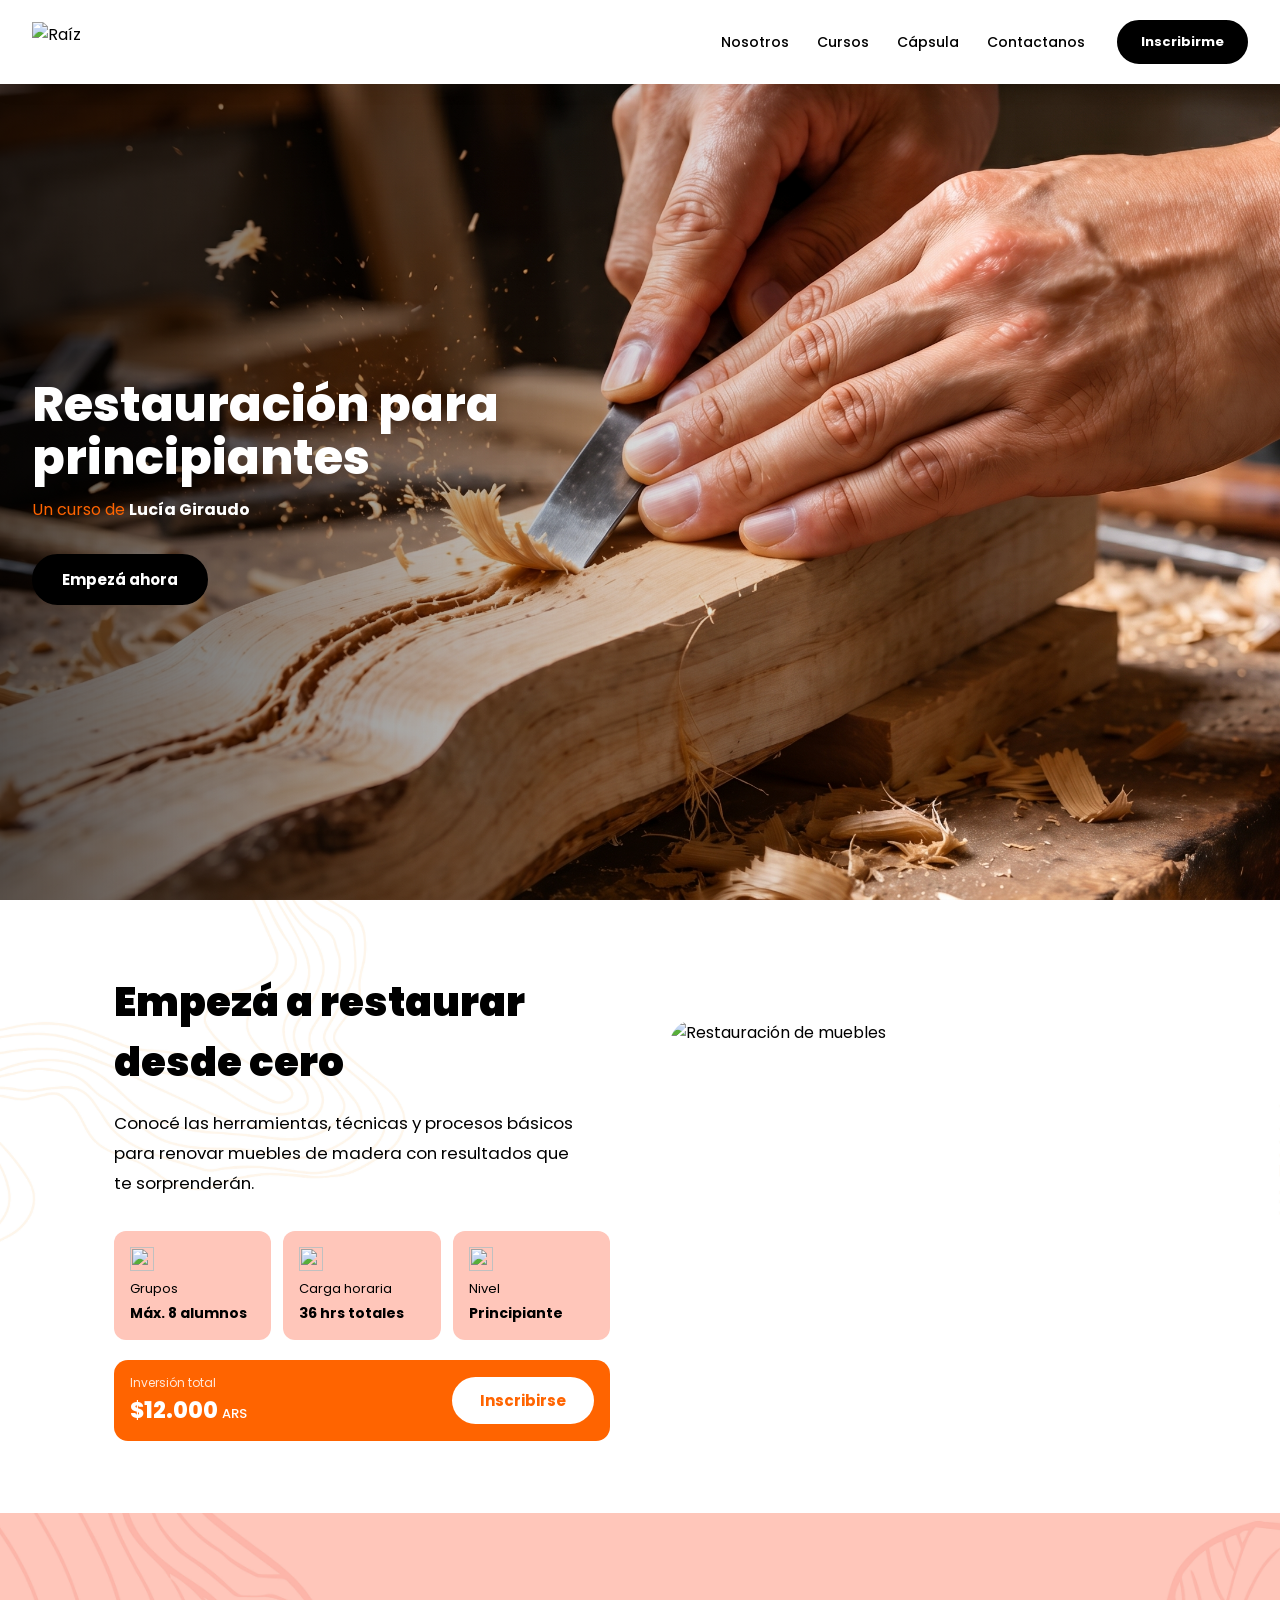
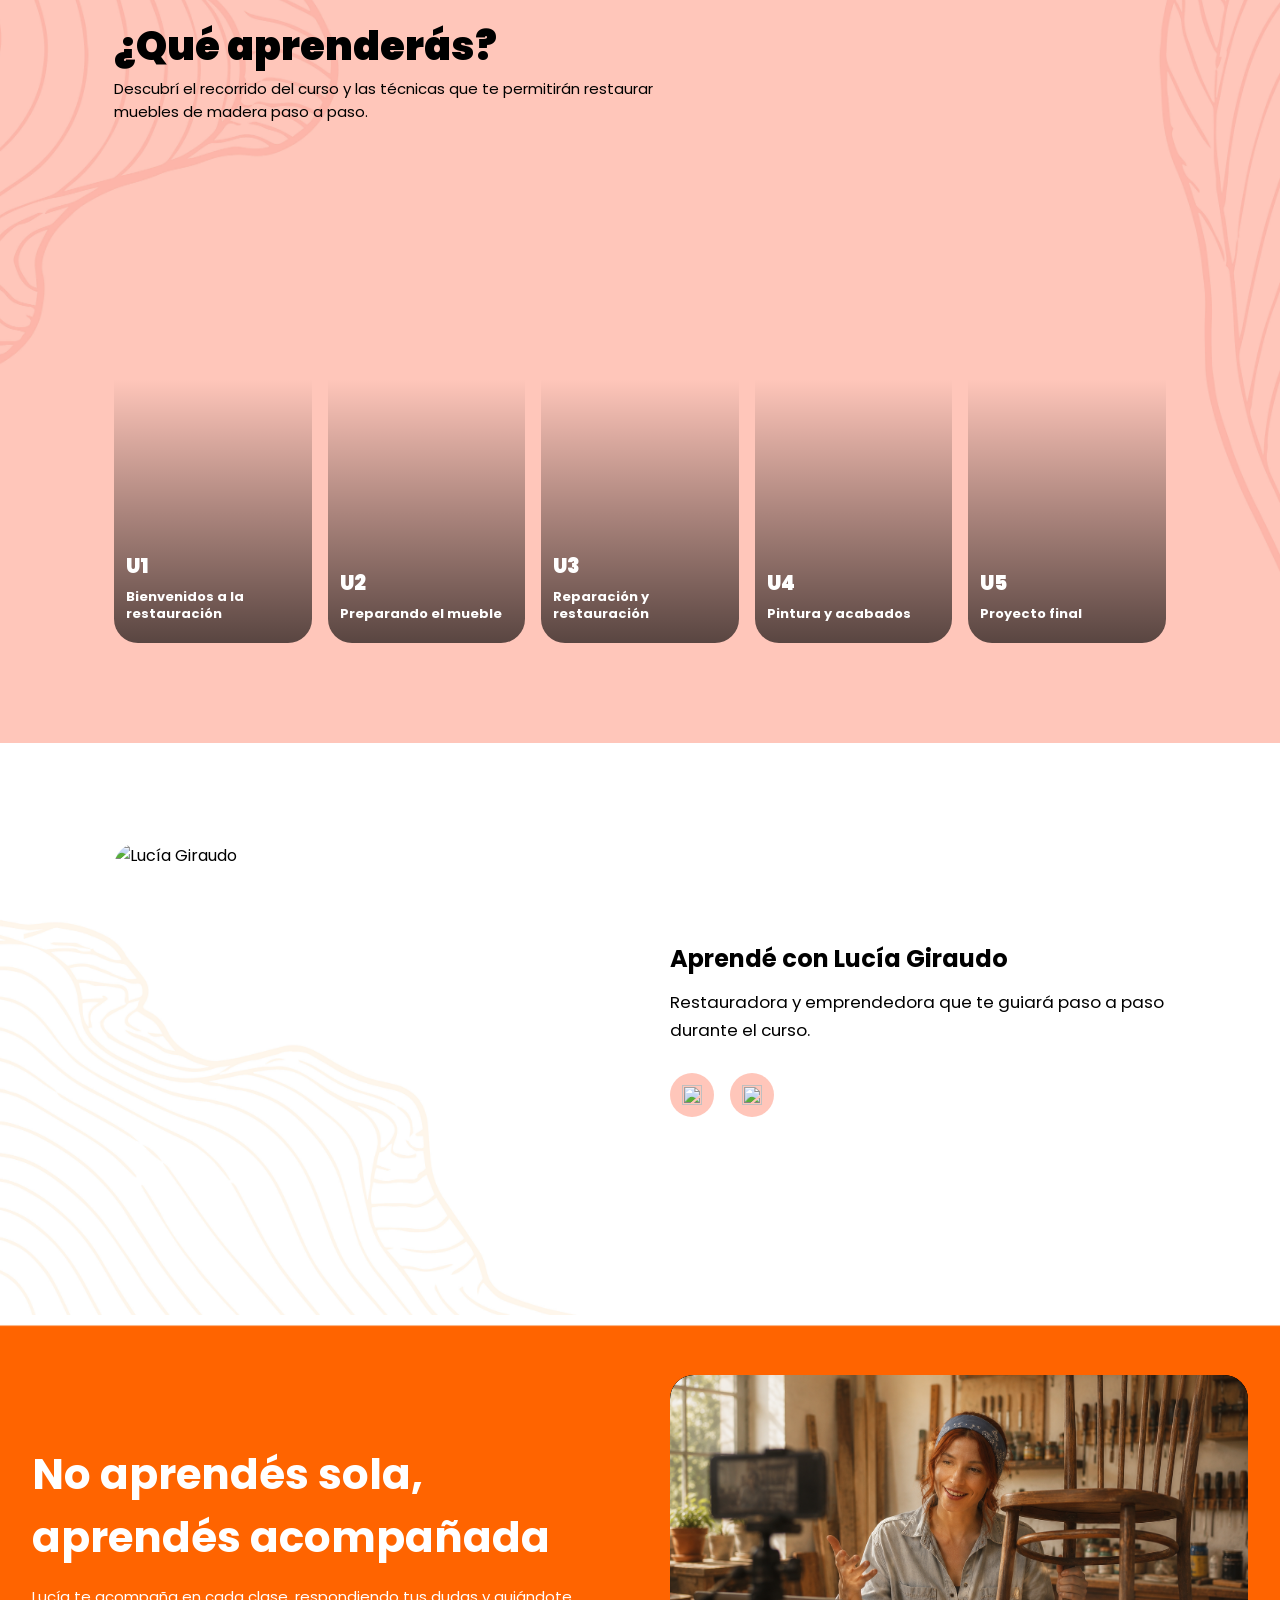
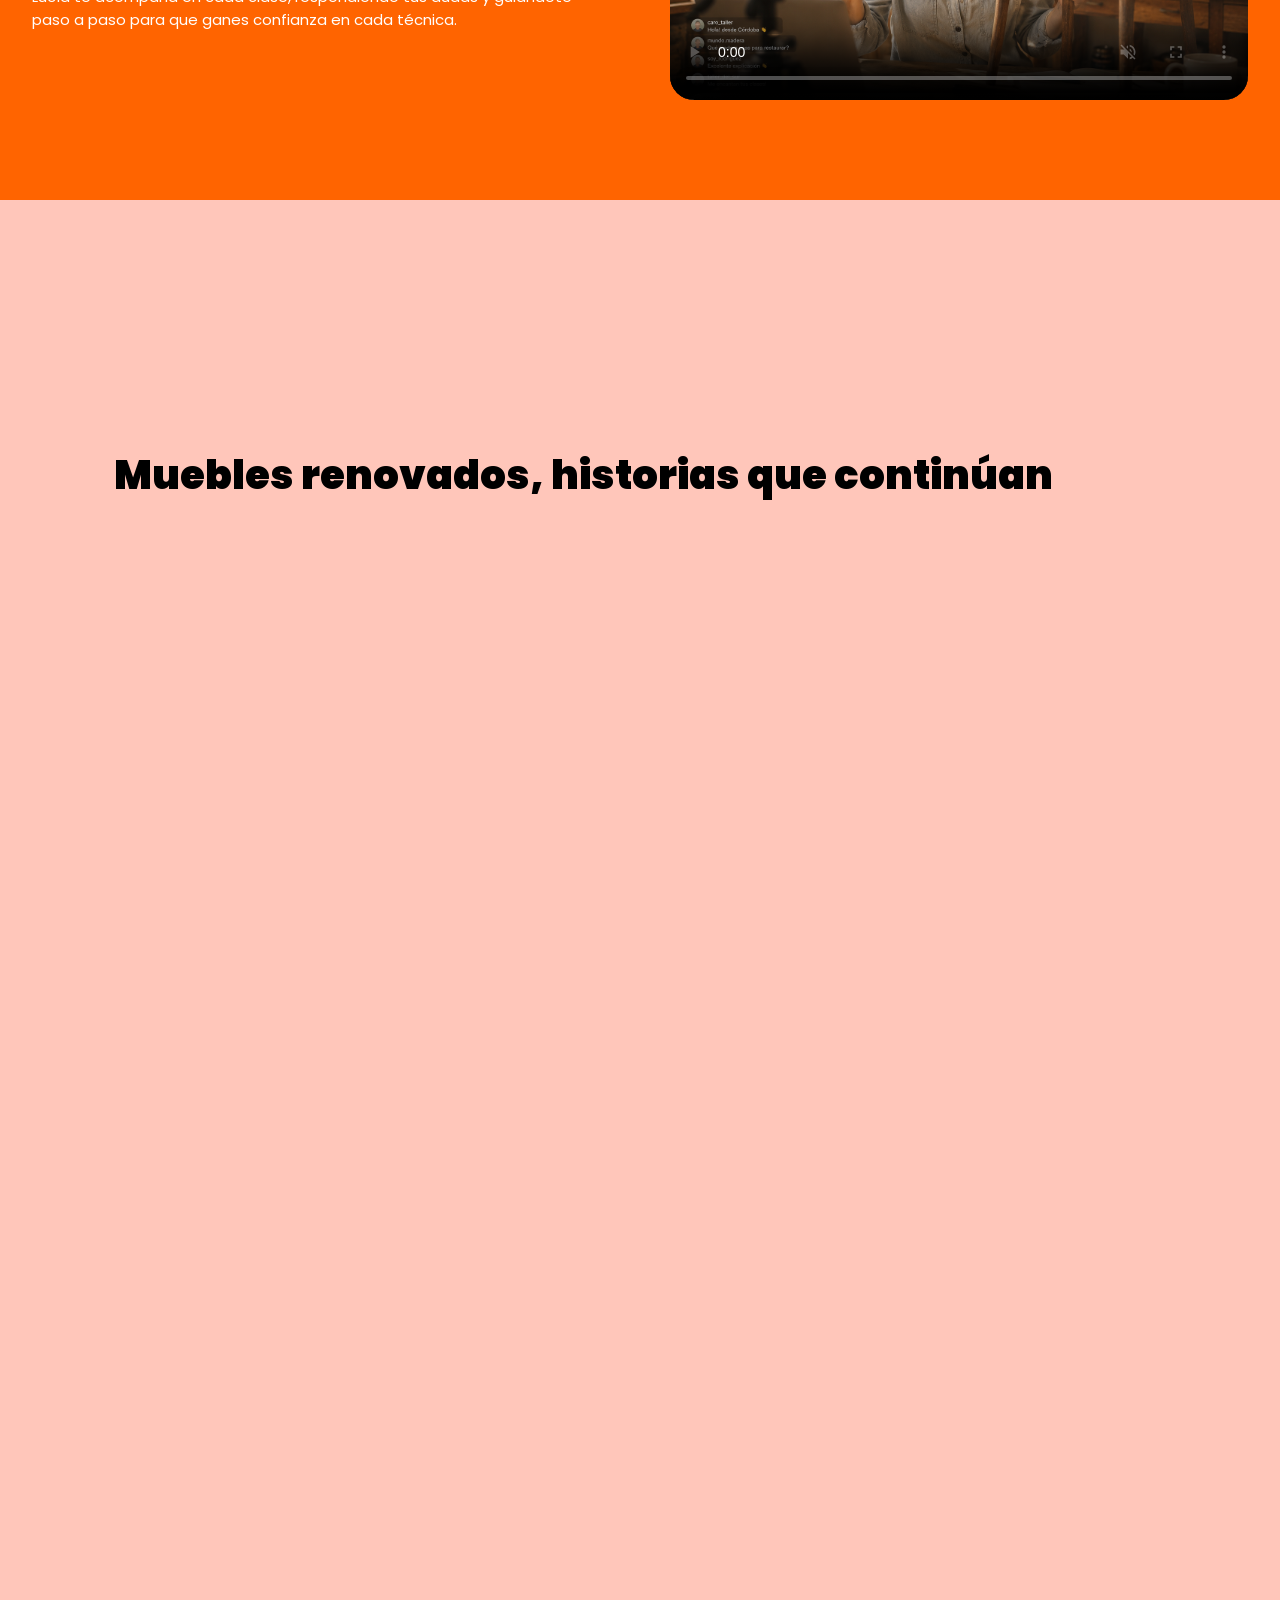
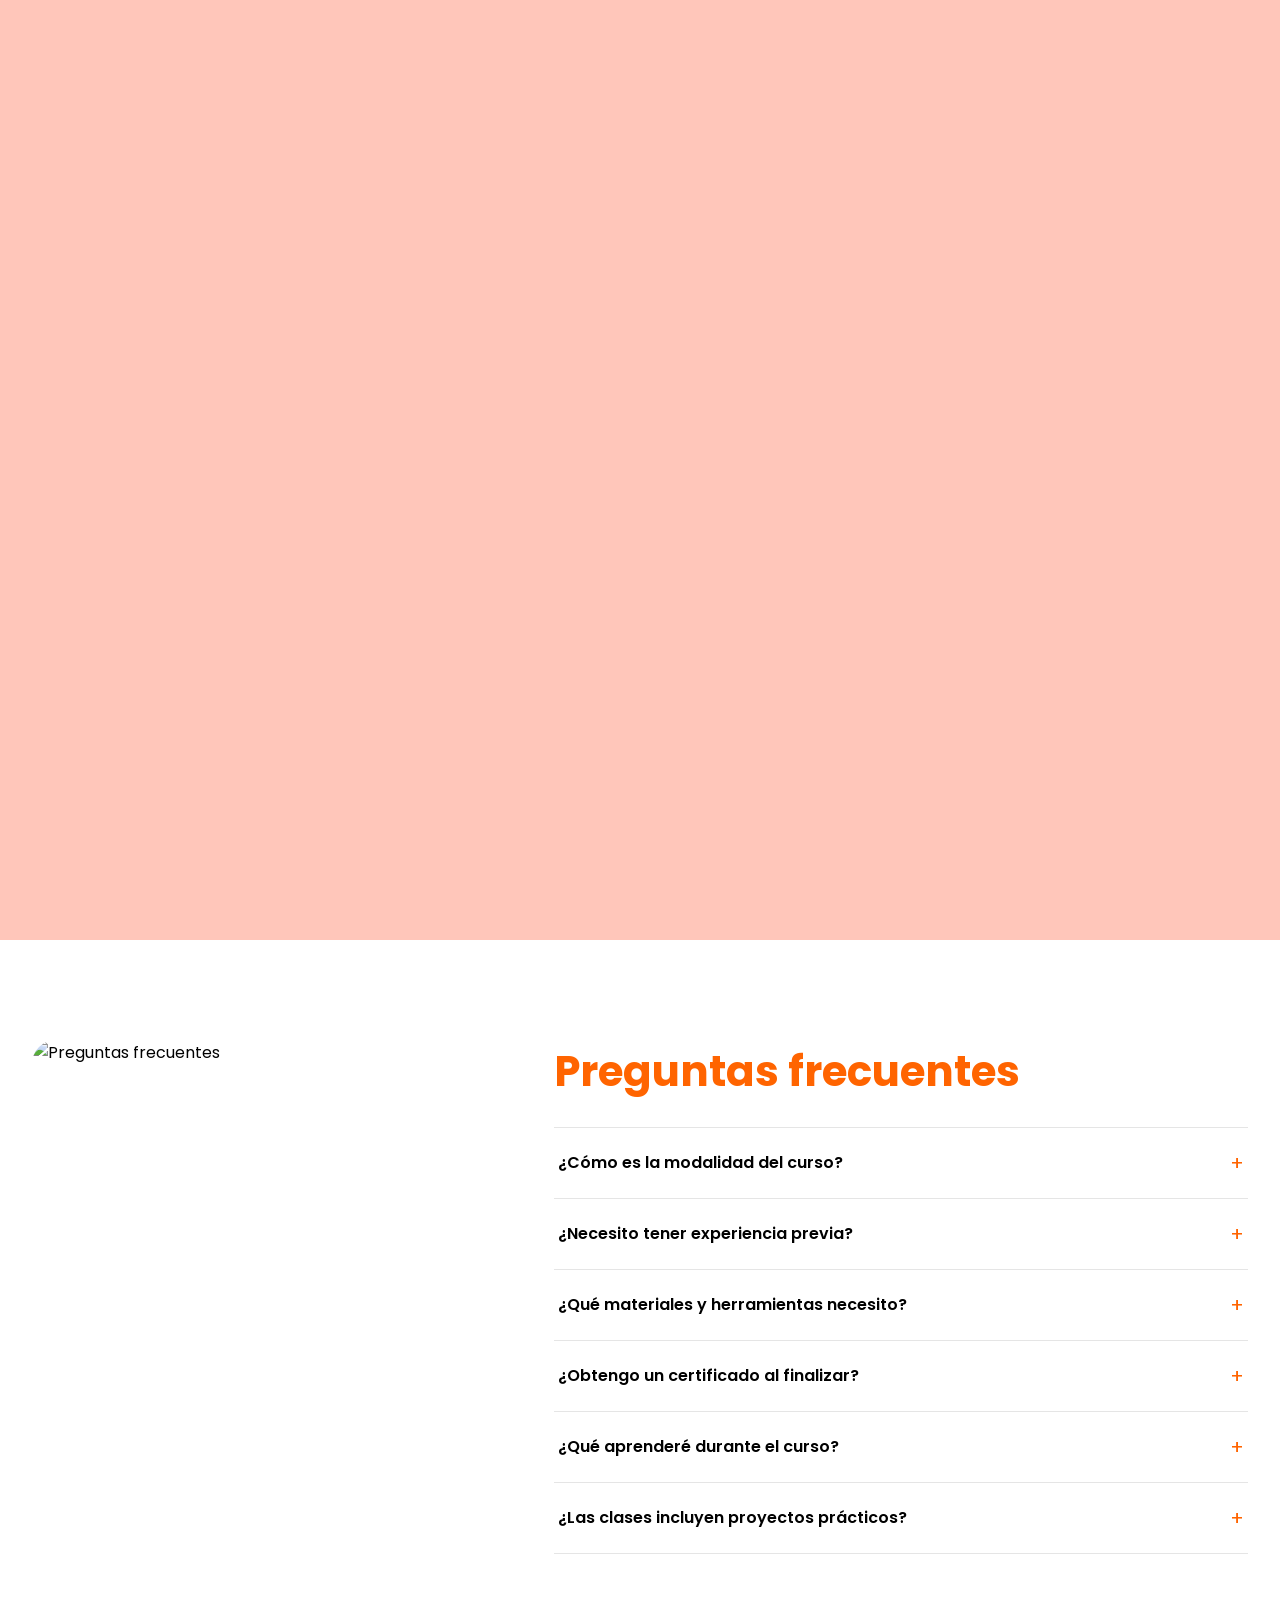
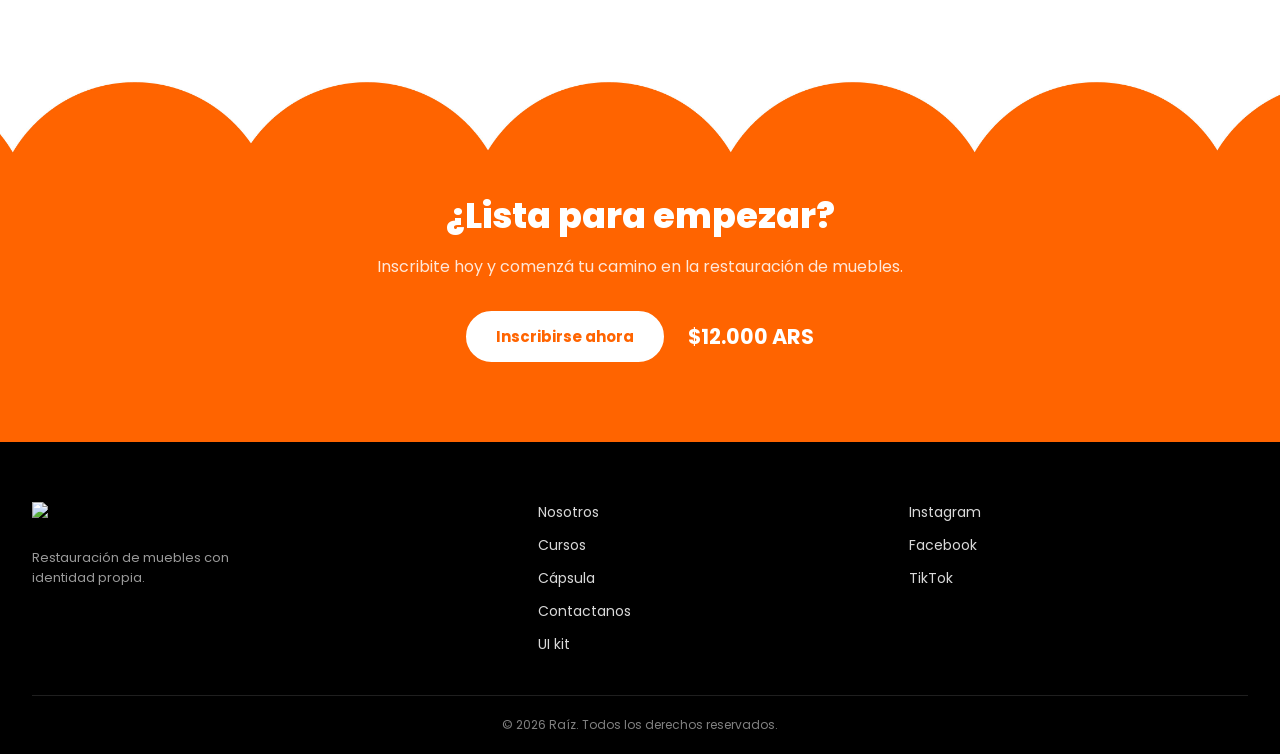
==== curso-principiantes.html @ f0882ec5 "Add files via upload" ====
<!DOCTYPE html>
<html lang="es">
<head>
  <meta charset="UTF-8" />
  <meta name="viewport" content="width=device-width, initial-scale=1.0" />
  <title>Restauración para principiantes – Raíz</title>
  <link rel="preconnect" href="https://fonts.googleapis.com" />
  <link rel="preconnect" href="https://fonts.gstatic.com" crossorigin />
  <link href="https://fonts.googleapis.com/css2?family=Poppins:wght@400;500;600;700;800;900&display=swap" rel="stylesheet">
  <link rel="stylesheet" href="styles-v2.css" />
  <link rel="stylesheet" href="curso-principiantes.css" />
</head>
<body>

 <!-- ============ HEADER ============ -->
<header class="header" id="header">
  <div class="header__inner">
    <a href="index-v2.html" class="header__logo">
      <img src="assets/logo-03.png" alt="Raíz" class="header__logo-img">
    </a>

    <div class="header__right">
      <nav class="header__nav" id="headerNav">
        <a href="index.html#nosotros" class="header__link">Nosotros</a>
        <a href="index.html#cursos" class="header__link">Cursos</a>
        <a href="index.html#capsula" class="header__link">Cápsula</a>
        <a href="index.html#contacto" class="header__link">Contactanos</a>
      </nav>

      <a href="#inscribirse" class="btn btn--primary header__cta">Inscribirme</a>

      <button class="header__burger" id="headerBurger" aria-label="Abrir menú" aria-expanded="false">
        <span></span>
        <span></span>
        <span></span>
      </button>
    </div>
  </div>
</header>

<!-- Menú mobile (overlay) -->
<div class="mobile-menu" id="mobileMenu">
  <a href="index.html#nosotros" class="mobile-menu__link">Nosotros</a>
  <a href="index.html#cursos" class="mobile-menu__link">Cursos</a>
  <a href="index.html#capsula" class="mobile-menu__link">Cápsula</a>
  <a href="index.html#contacto" class="mobile-menu__link">Contactanos</a>
  <a href="#inscribirse" class="btn btn--primary mobile-menu__cta">Inscribirme</a>
</div>



<!-- ========== HERO ========== -->
  <section class="curso-hero" style="--bg-desktop: url('assets/fondos/hero.jpeg'); --bg-mobile: url('assets/fondos/heromobil-41.jpg');">
    <div class="curso-hero__inner">
      <div class="curso-hero__text">
        
        <h1 class="curso-hero__titulo">Restauración para principiantes</h1>
        <p class="curso-hero__docente">Un curso de <strong>Lucía Giraudo</strong></p>
        <div class="curso-hero__cta" id="inscribirse">
         <a href="#" class="btn btn--primary">Empezá ahora</a>
          <div class="curso-hero__precio">
            <span class="precio-monto"></span>
            <span class="precio-moneda"></span>
          </div>
        </div>
      </div>
    </div>
  </section>

<!-- ========== DESCRIPCIÓN ========== -->
<section class="curso-desc" style="--bg-desktop: url('assets/fondos/nosotros-63.jpg'); --bg-mobile: url('assets/fondos/nuev-66.jpg');">
  <div class="curso-desc__inner">
    <div class="curso-desc__texto">
      <h2 class="curso-desc__title">Empezá a restaurar desde cero</h2>
      <p>
        Conocé las herramientas, técnicas y procesos básicos para renovar
        muebles de madera con resultados que te&nbsp;sorprenderán.
      </p>

     <div class="curso-desc__chips">
  <div class="curso-desc__chip">
    <img src="assets/icononegro-75.png" alt="" class="curso-desc__chip-icon">
    <span class="curso-desc__chip-label">Grupos</span>
    <strong class="curso-desc__chip-value">Máx. 8 alumnos</strong>
  </div>
  <div class="curso-desc__chip">
    <img src="assets/icononegro-78.png" alt="" class="curso-desc__chip-icon">
    <span class="curso-desc__chip-label">Carga horaria</span>
    <strong class="curso-desc__chip-value">36 hrs totales</strong>
  </div>
  <div class="curso-desc__chip">
    <img src="assets/iconos-42.png" alt="" class="curso-desc__chip-icon">
    <span class="curso-desc__chip-label">Nivel</span>
    <strong class="curso-desc__chip-value">Principiante</strong>
  </div>
</div>

      <div class="curso-desc__price-bar">
        <div class="curso-desc__price-info">
          <span class="curso-desc__price-label">Inversión total</span>
          <strong class="curso-desc__price-value">$12.000<span class="curso-desc__price-currency">ARS</span></strong>
        </div>
        <a href="#inscribirse" class="curso-desc__cta">Inscribirse</a>
      </div>
    </div>

    <div class="curso-desc__imagen">
      <!-- REEMPLAZAR: foto -->
      <img src="assets/ivn-43.jpg" alt="Restauración de muebles" class="curso-desc__img">
    </div>
  </div>
</section>

 <!-- ============ CONTENIDOS ============ -->
<!-- REEMPLAZAR: imagen de fondo de la sección -->
<section class="curso-contenidos" id="contenidos" style="--bg-desktop: url('assets/fondos/aprend-28.jpg'); --bg-mobile: url('assets/fondos/mobil-45.jpg');">
  <div class="curso-contenidos__inner">
    <span class="contenidos__label"></span>
<h2 class="section-title">¿Qué aprenderás?</h2>
<p class="contenidos__subtitle">
  Descubrí el recorrido del curso y las técnicas que te permitirán restaurar
  muebles de madera paso a paso.
</p>

<div class="contenidos-panels" id="contenidosPanels">

  <div class="contenido-panel" data-panel style="--panel-bg: url('assets/5pas-86.jpg');">
    <div class="contenido-panel__collapsed">
      <span class="contenido-panel__num">U1</span>
      <span class="contenido-panel__title">Bienvenidos a la restauración</span>
    </div>
    <div class="contenido-panel__expanded">
      <span class="contenido-panel__num">U1</span>
      <h3 class="contenido-panel__title">Bienvenidos a la restauración</h3>
      <ul class="contenido-panel__list">
        <li><span class="video-icon">▷</span> Presentación del curso</li>
        <li><span class="video-icon">▷</span> ¿Qué aprenderás?</li>
        <li><span class="video-icon">▷</span> Herramientas y materiales</li>
        <li><span class="video-icon">▷</span><span>Tipos de madera y <span class="nowrap-mobile">cuidados básicos</span>.</span></li>
      </ul>
    </div>
  </div>

  <div class="contenido-panel" data-panel style="--panel-bg: url('assets/5pas-87.jpg');">
    <div class="contenido-panel__collapsed">
      <span class="contenido-panel__num">U2</span>
      <span class="contenido-panel__title">Preparando el mueble</span>
    </div>
    <div class="contenido-panel__expanded">
      <span class="contenido-panel__num">U2</span>
      <h3 class="contenido-panel__title">Preparando el mueble</h3>
      <ul class="contenido-panel__list">
        <li><span class="video-icon">▷</span> Cómo evaluar una&nbsp;pieza</li>
        <li><span class="video-icon">▷</span> Limpieza y decapado</li>
        <li><span class="video-icon">▷</span> Técnicas de lijado</li>
        <li><span class="video-icon">▷</span> Preparación de la superficie</li>
      </ul>
    </div>
  </div>

  <div class="contenido-panel" data-panel style="--panel-bg: url('assets/5pas-88.jpg');">
    <div class="contenido-panel__collapsed">
      <span class="contenido-panel__num">U3</span>
      <span class="contenido-panel__title">Reparación y restauración</span>
    </div>
    <div class="contenido-panel__expanded">
      <span class="contenido-panel__num">U3</span>
      <h3 class="contenido-panel__title">Reparación y restauración</h3>
      <ul class="contenido-panel__list">
        <li><span class="video-icon">▷</span> Reparación de grietas y&nbsp;golpes</li>
        <li><span class="video-icon">▷</span> Encolado y refuerzo de&nbsp;uniones</li>
        <li><span class="video-icon">▷</span> Masillado y nivelación</li>
        <li><span class="video-icon">▷</span> Recuperación de&nbsp;detalles</li>
      </ul>
    </div>
  </div>

  <div class="contenido-panel" data-panel style="--panel-bg: url('assets/detalle-68.jpg');">
    <div class="contenido-panel__collapsed">
      <span class="contenido-panel__num">U4</span>
      <span class="contenido-panel__title">Pintura y acabados</span>
    </div>
    <div class="contenido-panel__expanded">
      <span class="contenido-panel__num">U4</span>
      <h3 class="contenido-panel__title">Pintura y acabados</h3>
      <ul class="contenido-panel__list">
        <li><span class="video-icon">▷</span> Preparación para pintar</li>
        <li><span class="video-icon">▷</span> Técnicas de pintura</li>
        <li><span class="video-icon">▷</span> Barnices, ceras y&nbsp;protectores</li>
        <li><span class="video-icon">▷</span> Acabados decorativos</li>
      </ul>
    </div>
  </div>

  <div class="contenido-panel" data-panel style="--panel-bg: url('assets/5pas-90.jpg');">
    <div class="contenido-panel__collapsed">
      <span class="contenido-panel__num">U5</span>
      <span class="contenido-panel__title">Proyecto final</span>
    </div>
    <div class="contenido-panel__expanded">
      <span class="contenido-panel__num">U5</span>
      <h3 class="contenido-panel__title">Proyecto final</h3>
      <ul class="contenido-panel__list">
        <li><span class="video-icon">▷</span><span>Restauración completa de <span class="nowrap-mobile">un mueble</span></span></li>
        <li><span class="video-icon">▷</span> Detalles finales y&nbsp;terminaciones</li>
        <li><span class="video-icon">▷</span> Consejos para el mantenimiento</li>
        <li><span class="video-icon">▷</span> Presentación del proyecto final</li>
      </ul>
    </div>
  </div>

</div>
  </div>
</section>

<!-- ============ APRENDÉ CON LUCÍA ============ -->
<!-- REEMPLAZAR: imagen de fondo (desktop y mobile) -->
<section class="docente" id="docente" style="--bg-desktop: url('assets/fondos/lucia-39.jpg'); --bg-mobile: url('assets/docente-fondo-mobile.jpg');">
  <div class="docente__inner">

    <div class="docente__image-wrap">
      <!-- REEMPLAZAR: foto de Lucía -->
      <img src="assets/lucia-44.png" alt="Lucía Giraudo" class="docente__image">
    </div>

    <div class="docente__text">
      <h2 class="docente__title">Aprendé con Lucía Giraudo</h2>
      <p class="docente__desc">Restauradora y emprendedora que te guiará paso a paso durante el curso.</p>

      <div class="docente__social">
        <a href="#" aria-label="Instagram" class="docente__social-link">
          <img src="assets/fb-46.png" alt="" class="docente__social-icon">
        </a>
        <a href="#" aria-label="Facebook" class="docente__social-link">
          <img src="assets/fb-45.png" alt="" class="docente__social-icon">
        </a>
        
      </div>
    </div>

  </div>
</section>

<!-- ============ NO APRENDÉS SOLO, APRENDÉS ACOMPAÑADO ============ -->
<!-- REEMPLAZAR: imagen de fondo (desktop y mobile) -->
<section
  class="acompanado"
  id="acompanado"
  style="--bg-desktop: url('assets/fondos/nuev-40.jpg'); --bg-mobile: url('assets/fondos/movil-46.jpg');"
>
  <div class="acompanado__inner">

    <div class="acompanado__text">
      <h2 class="acompanado__title">No aprendés sola,<br>aprendés acompañada</h2>
      <!-- REEMPLAZAR: texto descriptivo específico del curso -->
      <p class="acompanado__desc">
  Lucía te acompaña en cada clase, respondiendo tus dudas y guiándote
  paso a paso para que ganes confianza en <span class="nowrap-mobile">cada técnica</span>.
</p>
    </div>

    <div class="acompanado__video-wrap">
      <!-- REEMPLAZAR: video y poster del curso -->
      <video
        class="acompanado__video"
        autoplay
        muted
        loop
        playsinline
        controls
        poster="assets-p/blog.png"
      >
        <source src="assets-p/video/video.mp4" type="video/mp4">
      </video>
    </div>

  </div>
</section>

<!-- ========== TESTIMONIOS ========== -->
<section class="curso-testimonios">
  <div class="curso-testimonios__inner">
    <h2 class="section-title">Muebles renovados,
historias que continúan</h2>
    <div class="testimonios-stagger">

  <div class="testimonio-card testimonio-card--1">
    <div class="testimonio-proyecto">
      <img src="assets/testim-78.jpg" alt="Proyecto de María G." class="testimonio-proyecto-img" />
    </div>
    <div class="testimonio-contenido">
      <img src="assets-p/testimonio2.jpg" alt="María G." class="testimonio-foto" />
      <blockquote>
  "Llegué sin experiencia y terminé restaurando una cómoda antigua que tenía guardada mi familia desde hace años. Las clases son claras y el acompañamiento <span class="nowrap-mobile">es excelente</span>."
</blockquote>
      María G.<br><span>Alumna de Restauración Básica</span>
    </div>
  </div>

  <div class="testimonio-card testimonio-card--2">
    <div class="testimonio-proyecto">
      <img src="assets-p/testim1.jpg" alt="Proyecto de Javier R." class="testimonio-proyecto-img" />
    </div>
    <div class="testimonio-contenido">
      <img src="assets-p/testimonios1.jpg" alt="Javier R." class="testimonio-foto" />
      <blockquote>
        "Lo que más me gustó fue aprender técnicas profesionales que realmente se usan en el oficio. Hoy realizo trabajos por encargo gracias a lo aprendido en el&nbsp;curso."
      </blockquote>
      Javier R.<br><span>Alumno de Restauración Avanzada</span>
    </div>
  </div>

  <div class="testimonio-card testimonio-card--3">
    <div class="testimonio-proyecto">
      <img src="assets-p/testim3.jpg" alt="Proyecto de Lucía M." class="testimonio-proyecto-img" />
    </div>
    <div class="testimonio-contenido">
      <img src="assets-p/testimonio3.jpg" alt="Lucía M." class="testimonio-foto" />
      <blockquote>
        "Las explicaciones paso a paso y las prácticas me dieron mucha confianza. Recomiendo el curso a cualquiera que quiera iniciarse en la restauración."
      </blockquote>
      Lucía M.<br><span>Alumna de Restauración Básica</span>
    </div>
  </div>

</div>
    
  </div>
</section>

  <!-- ========== FAQ ========== -->
  <section class="faq" id="faq" style="--bg-desktop: url('assets/fondos/'); --bg-mobile: url('assets/fondos/');">
    <div class="faq__inner">

      <div class="faq__image-wrap">
        <!-- REEMPLAZAR: imagen por defecto -->
        <img src="assets/preg-17.png" alt="Preguntas frecuentes" class="faq__image" id="faqImage">
      </div>

      <div class="faq__content">
        <h2 class="faq__title">Preguntas frecuentes</h2>

        <div class="accordion" id="accordionFaq">

          <div class="accordion__item" data-image="assets/preg-05.png">
            <button class="accordion__header" aria-expanded="false">
              <span>¿Cómo es la modalidad del curso?</span>
              <span class="accordion__icon">+</span>
            </button>
            <div class="accordion__panel">
              <div class="accordion__panel-inner">
                <p>El curso es 100% online y está compuesto por clases grabadas que podés ver a tu ritmo, desde cualquier dispositivo y en el momento que te resulte más cómodo.</p>
              </div>
            </div>
          </div>

          <div class="accordion__item" data-image="assets/preg-06.png">
            <button class="accordion__header" aria-expanded="false">
              <span>¿Necesito tener experiencia previa?</span>
              <span class="accordion__icon">+</span>
            </button>
            <div class="accordion__panel">
              <div class="accordion__panel-inner">
                <p>No. El curso está diseñado tanto para principiantes como para personas con conocimientos previos que quieran perfeccionar sus técnicas de restauración.</p>
              </div>
            </div>
          </div>

          <div class="accordion__item" data-image="assets/preg-07.png">
            <button class="accordion__header" aria-expanded="false">
              <span>¿Qué materiales y herramientas necesito?</span>
              <span class="accordion__icon">+</span>
            </button>
            <div class="accordion__panel">
              <div class="accordion__panel-inner">
                <p>Al comenzar el curso recibirás una lista detallada de materiales y herramientas recomendadas. Muchas de las prácticas pueden realizarse con elementos básicos y de fácil acceso.</p>
              </div>
            </div>
          </div>

          <div class="accordion__item" data-image="assets/preg-08.png">
            <button class="accordion__header" aria-expanded="false">
              <span>¿Obtengo un certificado al finalizar?</span>
              <span class="accordion__icon">+</span>
            </button>
            <div class="accordion__panel">
              <div class="accordion__panel-inner">
                <p>Sí. Al completar todas las lecciones y actividades del curso recibirás un certificado digital que acredita tu participación y los conocimientos adquiridos.</p>
              </div>
            </div>
          </div>

          

          <div class="accordion__item" data-image="assets/preg-09.png">
            <button class="accordion__header" aria-expanded="false">
              <span>¿Qué aprenderé durante el curso?</span>
              <span class="accordion__icon">+</span>
            </button>
            <div class="accordion__panel">
              <div class="accordion__panel-inner">
                <p>Aprenderás a evaluar el estado de un mueble, reparar daños, preparar superficies, aplicar técnicas de restauración, pintura y acabados para devolverle vida a piezas de madera.</p>
              </div>
            </div>
          </div>

          

          <div class="accordion__item" data-image="assets/preg-10.png">
            <button class="accordion__header" aria-expanded="false">
              <span>¿Las clases incluyen proyectos prácticos?</span>
              <span class="accordion__icon">+</span>
            </button>
            <div class="accordion__panel">
              <div class="accordion__panel-inner">
                <p>Sí. A lo largo del curso trabajarás sobre ejemplos y proyectos reales para poner en práctica cada técnica y ganar confianza en el proceso de restauración.</p>
              </div>
            </div>
          </div>

        </div>
      </div>

    </div>
  </section>

  <!-- ========== CTA FINAL ========== -->
<!-- REEMPLAZAR: imagen de fondo de la sección -->
<section class="curso-cta-final" style="--bg-desktop: url('assets/fondos/contact-42.jpg'); --bg-mobile: url('assets/fondos/final-47.jpg');">
  <div class="curso-cta-final__inner">
    <h2>¿Lista para empezar?</h2>
    <p>Inscribite hoy y comenzá tu camino en la restauración de muebles.</p>
    <div class="curso-cta-final__acciones">
      <a href="#" class="btn btn--primary">Inscribirse ahora</a>
      <span class="precio-monto-final">$12.000 ARS</span>
    </div>
  </div>
</section>

 <!-- ============ FOOTER ============ -->
<footer class="footer">
  <div class="footer__inner">

    <div class="footer__brand">
      <img src="assets/logo-03.png" alt="Raíz" class="footer__logo-img">
      <p class="footer__tagline">Restauración de muebles con identidad propia.</p>
    </div>

    <nav class="footer__nav">
      <a href="ui-kit.html" class="footer__link">Nosotros</a>
      <a href="ui-kit.html" class="footer__link">Cursos</a>
      <a href="ui-kit.html" class="footer__link">Cápsula</a>
      <a href="ui-kit.html" class="footer__link">Contactanos</a>
      <a href="ui-kit.html" class="footer__link">UI kit</a>
    </nav>

    <div class="footer__social">
      <a href="curso-principiantes.html" aria-label="Instagram" class="footer__social-link">Instagram</a>
      <a href="curso-principiantes.html" aria-label="Facebook" class="footer__social-link">Facebook</a>
      <a href="curso-principiantes.html" aria-label="TikTok" class="footer__social-link">TikTok</a>
    </div>

  </div>

  <div class="footer__bottom">
    <p>© 2026 Raíz. Todos los derechos reservados.</p>
  </div>
</footer>


  <script src="script.js"></script>
  <script src="curso-principiantes.js"></script>

</body>
</html>
---- styles-v2.css ----
/* ==========================================================================
   RAÍZ V2 — VARIABLES GLOBALES
   ========================================================================== */
:root {
  --amarillo: #fdf26c;
  --rosa: #ffc6ba;
  --naranja: #ff6400;
  --negro: #000000;
  --blanco: #ffffff;

  --font-principal: 'Poppins', sans-serif;

  --radius: 24px;
  --radius-sm: 14px;

  --header-height: 84px;
}

* {
  margin: 0;
  padding: 0;
  box-sizing: border-box;
}

html {
  scroll-behavior: smooth;
}

body {
  font-family: var(--font-principal);
  color: var(--negro);
  background: var(--blanco);
  overflow-x: hidden;
}

a {
  text-decoration: none;
  color: inherit;
}

img {
  max-width: 100%;
  display: block;
}

/* ==========================================================================
   BOTONES
   ========================================================================== */
.btn {
  display: inline-block;
  font-family: var(--font-principal);
  padding: 12px 28px;
  border-radius: 50px;
  font-weight: 700;
  font-size: 15px;
  cursor: pointer;
  border: 2px solid transparent;
  transition: background-color 0.25s ease, border-color 0.25s ease, color 0.25s ease;
}

.btn--primary {
  background: var(--negro);
  border-color: var(--negro);
  color: var(--blanco);
}

.btn--primary:hover {
  background: var(--naranja);
  border-color: var(--naranja);
  color: var(--blanco);
}

.btn--dark {
  background: var(--negro);
  border-color: var(--negro);
  color: var(--blanco);
}

.btn--dark:hover {
  background: var(--naranja);
  border-color: var(--naranja);
  color: var(--blanco);
}

/* --- Nueva variante: outline, para los links de "más info" --- */
.btn--outline {
  background: transparent;
  border-color: var(--amarillo);
  color: var(--amarillo);
}

.btn--outline:hover {
  background: transparent;
  border-color: var(--blanco);
  color: var(--blanco);
}

.btn--sm {
  padding: 8px 18px;
  font-size: 13px;
}

/* ==========================================================================
   HEADER
   ========================================================================== */
.header {
  position: fixed;
  top: 0;
  left: 0;
  width: 100%;
  height: var(--header-height);
  z-index: 1100;
  background: var(--blanco);
  box-shadow: 0 4px 20px rgba(0, 0, 0, 0.08);
}

/* Estado al hacer scroll: agregado por JS con la clase .header--scrolled */
.header--scrolled {
  background: var(--blanco);
  box-shadow: 0 4px 20px rgba(0, 0, 0, 0.08);
}

.header__inner {
  max-width: 1280px;
  height: 100%;
  margin: 0 auto;
  padding: 0 32px;
  display: flex;
  align-items: center;
  justify-content: space-between;
  gap: 24px;
}

.header__logo {
  display: flex;
  align-items: center;
}

.header__logo-img {
  height: 40px;
  width: auto;
}

/* Agrupa nav + botón + hamburguesa del lado derecho del header */
.header__right {
  display: flex;
  align-items: center;
  gap: 32px;
}

.header__nav {
  display: flex;
  gap: 28px;
}

.header__link {
  font-size: 14px;
  font-weight: 500;
  color: var(--negro);
  position: relative;
}

.header__link::after {
  content: '';
  position: absolute;
  left: 0;
  bottom: -6px;
  width: 0%;
  height: 2px;
  background: var(--naranja);
  transition: width 0.25s ease;
}

.header__link:hover::after {
  width: 100%;
}

.header__cta {
  padding: 10px 22px;
  font-size: 13px;
}

.header__burger {
  display: none;
  flex-direction: column;
  justify-content: center;
  gap: 5px;
  width: 32px;
  height: 32px;
  background: none;
  border: none;
  cursor: pointer;
  z-index: 1100;
}

.header__burger span {
  width: 100%;
  height: 2px;
  background: var(--negro);
  transition: transform 0.25s ease, opacity 0.25s ease;
}

/* Cuando el menú mobile está abierto, transformamos el ícono en una X */
.header__burger--active span:nth-child(1) {
  transform: translateY(7px) rotate(45deg);
}
.header__burger--active span:nth-child(2) {
  opacity: 0;
}
.header__burger--active span:nth-child(3) {
  transform: translateY(-7px) rotate(-45deg);
}

/* ==========================================================================
   MENÚ MOBILE (overlay)
   ========================================================================== */
.mobile-menu {
  position: fixed;
  top: 0;
  right: 0;
  height: 100vh;
  width: 100%;
  max-width: 340px;
  background: var(--blanco);
  z-index: 1050;
  display: flex;
  flex-direction: column;
  justify-content: center;
  gap: 28px;
  padding: 32px;
  transform: translateX(100%);
  transition: transform 0.35s ease;
}

.mobile-menu--active {
  transform: translateX(0);
}

.mobile-menu__link {
  font-size: 20px;
  font-weight: 600;
  color: var(--negro);
}

.mobile-menu__cta {
  align-self: flex-start;
  margin-top: 12px;
}



/* ==========================================================================
   HERO
   ========================================================================== */
.hero {
  position: fixed;
  top: 0;
  left: 0;
  width: 100%;
  height: 100vh;
  z-index: 1;
  background-image: var(--bg-desktop);
  background-size: cover;
  background-position: center;
  background-repeat: no-repeat;
  display: flex;
  align-items: flex-start;
  padding-top: 130px;
}

@media (max-width: 768px) {
  .hero {
    background-image: var(--bg-mobile);
    
  }
}

.hero__content {
  max-width: 900px;
  width: 100%;
  margin: 0 auto;
  padding: 0 32px;
  display: flex;
  flex-direction: column;
  align-items: center;
  text-align: center;
  gap: 20px;
  
}

.hero__title {
  font-size: clamp(38px, 6vw, 72px);
  font-weight: 700;
  line-height: 1.1;
  color: var(--hero-text, var(--naranja));
}

.hero__word--accent {
  color: var(--naranja);
}

.hero__word--base {
  color: var(--hero-text, var(--blanco));
}

.hero__tagline {
  font-size: clamp(16px, 2vw, 20px);
  font-weight: 500;
  color: var(--negro);
}

.hero__cta {
  margin-top: 8px;
}

@media (max-width:768px){
  .hero__cta{
    margin-top: 24px;
  }
}

/* Estados iniciales para la animación de entrada (controlada por JS) */
[data-anim] {
  opacity: 0;
}

[data-anim="left"] {
  transform: translateX(-60px);
}

[data-anim="right"] {
  transform: translateX(60px);
}

[data-anim="fade"] {
  transform: translateY(20px);
}

[data-anim].is-visible {
  opacity: 1;
  transform: translate(0, 0);
  transition: opacity 0.8s ease, transform 0.8s ease;
}



/* ==========================================================================
   ANIMACIÓN AL SCROLL (secciones genéricas)
   ========================================================================== */
[data-scroll-anim] {
  opacity: 0;
  transform: translateY(40px);
  transition: opacity 0.8s ease, transform 0.8s ease;
}

[data-scroll-anim].is-visible {
  opacity: 1;
  transform: translateY(0);
}

/* ==========================================================================
   NOSOTROS
   ========================================================================== */
.nosotros {
  position: relative;
  z-index: 2;
  will-change: transform;
  padding: 100px 32px;
  border-radius: 60px 60px 0 0;
  background-image: var(--bg-desktop);
  background-size: cover;
  background-position: center;
  background-repeat: no-repeat;
}

@media (max-width: 768px) {
  .nosotros {
    background-image: var(--bg-mobile);
  }
}

.nosotros__inner {
  max-width: 1280px;
  margin: 0 auto;
  display: grid;
  grid-template-columns: 1.1fr 0.9fr;
  gap: 60px;
  align-items: start;
}

@media (max-width: 860px) {
  .nosotros__inner {
    grid-template-columns: 1fr;
    gap: 32px;
  }
}

.nosotros__label {
  display: block;
  font-size: 13px;
  font-weight: 600;
  letter-spacing: 0.5px;
  text-transform: uppercase;
  color: var(--negro);
  margin-bottom: 10px;
}

.nosotros__title {
  font-size: clamp(28px, 4vw, 42px);
  font-weight: 700;
  color: var(--naranja);
  margin-bottom: 16px;
}

.nosotros__desc {
  font-size: 15px;
  line-height: 1.6;
  color: var(--negro);
  margin-bottom: 32px;
  max-width: 480px;
}

/* --- Acordeón --- */
.accordion__item {
  border-bottom: 1px solid rgba(0, 0, 0, 0.1);
}

.accordion__item:first-child {
  border-top: 1px solid rgba(0, 0, 0, 0.1);
}

.accordion__header {
  width: 100%;
  background: none;
  border: none;
  cursor: pointer;
  font-family: var(--font-principal);
  font-size: 16px;
  font-weight: 600;
  color: var(--negro);
  padding: 20px 4px;
  display: flex;
  align-items: center;
  justify-content: space-between;
  text-align: left;
}

.accordion__icon {
  font-size: 20px;
  font-weight: 400;
  color: var(--naranja);
  transition: transform 0.3s ease;
.accordion__header span:first-child {
  text-align: left;
}
}

.accordion__item--active .accordion__icon {
  transform: rotate(45deg);
}

.accordion__panel {
  max-height: 0;
  overflow: hidden;
  transition: max-height 0.35s ease;
}

.accordion__panel-inner {
  padding: 0 4px 20px;
  font-size: 14px;
  line-height: 1.6;
  color: var(--negro);
}

/* --- Imagen dinámica --- */
.nosotros__image-wrap {
  max-width: 100%;
  border-radius: var(--radius);
  overflow: hidden;
  aspect-ratio: 4 / 4;
}

.nosotros__image {
  width: 100%;
  height: 100%;
  object-fit: cover;
  transition: opacity 0.35s ease;
}

.nosotros__image--fading {
  opacity: 0;
}

.nosotros__chips {
  display: flex;
  flex-wrap: wrap;
  gap: 12px;
  margin-bottom: 28px;
}

.nosotros__chip {
  background: var(--rosa);
  border-radius: 12px;
  padding: 16px;
  display: flex;
  flex-direction: column;
  gap: 4px;
  flex: 1 1 0;
  min-width: 0;
}

.nosotros__chip-icon {
  width: 24px;
  height: 24px;
  object-fit: contain;
}

.nosotros__chip-text {
  font-size: 14px;
  color: var(--negro);
}

@media (max-width: 480px) {
  .nosotros__chips {
    flex-direction: column;
  }
}

/* ── MOBILE: apilar imagen y texto ── */
@media (max-width: 860px) {
  .nosotros__inner {
    grid-template-columns: 1fr;
    gap: 32px;
  }
}

@media (max-width: 860px) {
  .nosotros__image-wrap {
    aspect-ratio: 4 / 3;
  }
}

/* ==========================================================================
   VOLVER A LAS RAÍCES (cards con flip, formas orgánicas)
   ========================================================================== */
.raices {
  position: relative;
  z-index: 2;
  background: var(--blanco);
  padding: 100px 32px;
  background-image: var(--bg-desktop);
  background-size: cover;
  background-position: center;
  background-repeat: no-repeat;
}

.raices__inner {
  max-width: 1280px;
  margin: 0 auto;
}

@media (max-width: 768px) {
  .raices {
    background-image: var(--bg-mobile);
  }
}



.raices__title {
  font-size: clamp(28px, 4vw, 42px);
  font-weight: 700;
  color: var(--naranja);
  margin-bottom: 12px;
}

.raices__desc {
  font-size: 15px;
  color: var(--negro);
  margin-bottom: 8px;
}

.raices__more {
  display: inline-block;
  font-size: 14px;
  font-weight: 600;
  color: var(--naranja);
  margin-bottom: 48px;
}

.raices__more--dark {
  border-color: var(--negro);
  color: var(--negro);
}

.raices__more--dark:hover {
  border-color: var(--naranja);
  color: var(--naranja);
}

.flip-grid {
  display: grid;
  grid-template-columns: repeat(3, 1fr);
  gap: 32px;
  align-items: center;
}

/* --- Estructura base de cada card con flip (ahora cuadrada) --- */
.flip-card {
  aspect-ratio: 1 / 1;
  cursor: pointer;
  perspective: 1200px;
  transition: transform 0.35s ease;
}

.flip-card:hover {
  transform: translateY(-10px);
}

.flip-card__inner {
  position: relative;
  width: 100%;
  height: 100%;
  transition: transform 0.6s ease;
  transform-style: preserve-3d;
}

.flip-card--flipped .flip-card__inner {
  transform: rotateY(180deg);
}

.flip-card__face {
  position: absolute;
  inset: 0;
  backface-visibility: hidden;
  overflow: hidden;
  border-radius: 0;
}

.flip-card__front-text {
  position: absolute;
  inset: 0;
  z-index: 1;
  display: flex;
  flex-direction: column;
  align-items: center;
  justify-content: center;
  text-align: center;
  padding: 24px;
  gap: 8px;
}

.flip-card__title {
  color: var(--blanco);
  font-size: 18px;
  font-weight: 900 !important;
}



.flip-card__face--front {
  background: var(--blanco);
  display: flex;
  align-items: flex-end;
}

.flip-card__face--back {
  transform: rotateY(180deg);
  display: flex;
  align-items: center;
  justify-content: center;
  padding: 24px;
  text-align: center;
}

.flip-card__img {
  position: absolute;
  inset: 0;
  width: 100%;
  height: 100%;
  object-fit: cover;
  z-index: 0;
}



/* Texto del reverso: sin degradado ni sombra, directo sobre la foto */
.flip-card__back-text {
  position: relative;
  z-index: 1;
  color: var(--negro);
  font-size: 14px;
  line-height: 1.6;
  font-weight: 700 !important;
}

/* ==========================================================================
   FRANJA DE NÚMEROS
   ========================================================================== */
.stats {
  position: relative;
  background-image: var(--bg-desktop);
  background-size: cover;
  background-position: center;
  background-repeat: no-repeat;
  padding: 60px 32px;
}

@media (max-width: 768px) {
  .stats {
    background-image: var(--bg-mobile);
  }
}

.stats__inner {
  max-width: 1280px;
  margin: 0 auto;
  display: grid;
  grid-template-columns: repeat(3, 1fr);
  text-align: center;
}

.stats__number {
  display: block;
  font-size: clamp(32px, 5vw, 48px);
  font-weight: 700;
  color: var(--blanco);
}

.stats__label {
  font-size: 14px;
  font-weight: 500;
  color: var(--negro);
}

/* ==========================================================================
   ASÍ TRANSFORMAMOS CADA MUEBLE
   ========================================================================== */
.proceso {
  padding: 100px 32px;
  background-color: var(--rosa);
}



.proceso__inner {
  max-width: 1280px;
  margin: 0 auto;
  display: grid;
  grid-template-columns: 0.9fr 1.1fr;
  gap: 60px;
  align-items: start;
}

.proceso__image-wrap {
  border-radius: var(--radius);
  overflow: hidden;
  aspect-ratio: 4 / 4;
}

.proceso__image {
  width: 100%;
  height: 100%;
  object-fit: cover;
  transition: opacity 0.35s ease;
}

.proceso__image--fading {
  opacity: 0;
}

.proceso__title {
  font-size: clamp(28px, 4vw, 42px);
  font-weight: 700;
  color: var(--negro);
  line-height: 1.1;
  margin-bottom: 16px;
}

.proceso__subtitle {
  font-size: 15px;
  line-height: 1.6;
  color: var(--negro);
  margin-bottom: 40px;
  max-width: 480px;
}

/* --- Pasos numerados conectados por una línea --- */
.proceso-steps {
  position: relative;
}

.proceso-steps::before {
  content: '';
  position: absolute;
  left: 17px;
  top: 30px;
  bottom: 30px;
  width: 2px;
  background: rgba(255, 125, 65, 0.3);
}

.proceso-step {
  position: relative;
  margin-bottom: 8px;
}

.proceso-step__header {
  width: 100%;
  background: none;
  border: none;
  cursor: pointer;
  display: flex;
  align-items: center;
  gap: 16px;
  padding: 12px 0;
  text-align: left;
  position: relative;
  z-index: 1;
}

.proceso-step__num {
  flex-shrink: 0;
  width: 36px;
  height: 36px;
  border-radius: 50%;
  background: var(--naranja);
  color: var(--blanco);
  font-weight: 700;
  font-size: 15px;
  display: flex;
  align-items: center;
  justify-content: center;
}

.proceso-step__title {
  font-size: 16px;
  font-weight: 600;
  color: var(--negro);
}

.proceso-step__panel {
  max-height: 0;
  overflow: hidden;
  transition: max-height 0.35s ease;
}

.proceso-step__panel-inner {
  padding: 0 0 16px 52px;
  font-size: 14px;
  line-height: 1.6;
  color: var(--negro);
}

@media (max-width: 860px) {
  .proceso__inner {
    grid-template-columns: 1fr;
    gap: 32px;
  }

  @media (max-width: 768px) {
  .proceso__image-wrap {
    aspect-ratio: 1 / 1;
  }
}
}




/* ==========================================================================
   NO APRENDÉS SOLO, APRENDÉS ACOMPAÑADO
   ========================================================================== */
.acompanado {
  padding: 60px 32px 100px;
  background-image: var(--bg-desktop);
  background-size: cover;
  background-position: center;
  background-repeat: no-repeat;
}

@media (max-width: 768px) {
  .acompanado {
    background-image: var(--bg-mobile);
  }
}

.acompanado__inner {
  max-width: 1280px;
  margin: 0 auto;
  display: grid;
  grid-template-columns: 1fr 1fr;
  gap: 60px;
  align-items: center;
}

.acompanado__title {
  font-size: clamp(28px, 4vw, 42px);
  font-weight: 700;
  color: var(--blanco);
  margin-bottom: 16px;
}

.acompanado__desc {
  font-size: 15px;
  color: var(--blanco);
}

/* --- Video: mitad derecha --- */
.acompanado__video-wrap {
  width: 100%;
  background: var(--negro);
  border-radius: var(--radius);
  overflow: hidden;
}

.acompanado__video {
  display: block;
  width: 100%;
  aspect-ratio: 16 / 9;
  object-fit: cover;
  background: var(--negro);
  border-radius: var(--radius);
}

@media (max-width: 860px) {
  .acompanado__inner {
    grid-template-columns: 1fr;
    gap: 28px;
  }
}

/* ==========================================================================
   ANTES Y DESPUÉS
   ========================================================================== */
.ba {
  background-image: var(--bg-desktop);
  background-size: cover;
  background-position: center;
  background-repeat: no-repeat;
  padding: 100px 32px;
}
 
@media (max-width: 768px) {
  .ba {
    background-image: var(--bg-mobile);
  }

  .ba-slider {
    background-color: var(--blanco);
  }

  .ba-slider__img {
    object-fit: contain;
  }
}
 
.ba__inner {
  max-width: 1280px;
  margin: 0 auto;
  display: grid;
  grid-template-columns: 0.9fr 1.1fr;
  gap: 60px;
  align-items: center;
}
 
.ba__title {
  font-size: clamp(28px, 4vw, 42px);
  font-weight: 700;
  color: var(--naranja);
  text-shadow: 0 2px 12px rgba(255, 255, 255, 0.4);
  margin-bottom: 16px;
}
 
.ba__desc {
  font-size: 15px;
  line-height: 1.6;
  color: var(--negro);
  margin-bottom: 28px;
  max-width: 420px;
}
 
/* --- Slider de comparación --- */
.ba-slider {
  position: relative;
  width: 100%;
  aspect-ratio: 4 / 3;
  border-radius: var(--radius);
  overflow: hidden;
  user-select: none;
  cursor: ew-resize;
}
 
.ba-slider__img {
  position: absolute;
  inset: 0;
  width: 100%;
  height: 100%;
  object-fit: cover;
  pointer-events: none;
}
 
/* La imagen "antes" se recorta con clip-path (sin wrapper, sin deformación) */
.ba-slider__img--before {
  clip-path: inset(0 40% 0 0); /* posición inicial: barra al 60% */
}
 
.ba-slider__handle {
  position: absolute;
  top: 0;
  bottom: 0;
  left: 60%; /* debe coincidir con el clip-path inicial de arriba */
  width: 3px;
  background: var(--blanco);
  transform: translateX(-50%);
  display: flex;
  align-items: center;
  justify-content: center;
  cursor: ew-resize;
}

.ba-slider__handle-icon {
  width: 44px;
  height: 44px;
  border-radius: 50%;
  background: var(--blanco);
  box-shadow: 0 6px 16px rgba(0, 0, 0, 0.25);
  display: flex;
  align-items: center;
  justify-content: center;
  gap: 6px;
  font-size: 15px;
  color: var(--naranja);
  flex-shrink: 0;
}

/* ── MOBILE: que no se corte la imagen ── */
@media (max-width: 768px) {
  .ba {
    background-image: var(--bg-mobile);
  }

  .ba-slider {
    background-color: var(--blanco);
  }

  .ba-slider__img {
    object-fit: contain;
  }
}

/* ==========================================================================
   CURSOS
   ========================================================================== */
.cursos {
  padding: 100px 32px;

  background-image: var(--bg-desktop);
  background-position: top center;
  background-size: cover;
  background-repeat: no-repeat;
}

@media (max-width: 768px) {

  .cursos {
    background-image: var(--bg-mobile);
  }

}

.cursos__inner {
  max-width: 1280px;
  margin: 0 auto;
  text-align: left;
}

.cursos__label {
  display: block;
  font-size: 13px;
  font-weight: 600;
  letter-spacing: 0.5px;
  text-transform: uppercase;
  color: var(--blanco);
  margin-bottom: 10px;
}

.cursos__title {
  font-size: clamp(28px, 4vw, 44px);
  font-weight: 900;
  color: var(--blanco);
  margin-bottom: 12px;
}

.cursos__subtitle {
  color: var(--blanco);
  max-width: 680px;
  margin: 0 0 8px;
}

.cursos__more {
  display: inline-block;
  color: var(--amarillo);
  font-weight: 600;
  margin-bottom: 40px;
}

.cursos__grid {
  display: grid;
  grid-template-columns: repeat(3, 1fr);
  gap: 28px;
  max-width: 85%;
  margin: 0 auto;
  text-align: left;
}

/* --- Card base --- */
.curso-card {
  background-color: var(--blanco);
  border: 1px solid rgba(0, 0, 0, 0.1);
  border-radius: var(--radius);
  overflow: hidden;
  display: flex;
  flex-direction: column;
  transition: transform 0.35s ease, box-shadow 0.35s ease;

  /* Estado inicial para el stagger (lo controla el JS que ya existe) */
  opacity: 0;
  transform: translateY(30px);
}

.curso-card.is-visible {
  opacity: 1;
  transform: translateY(0);
  transition: opacity 0.6s ease, transform 0.6s ease;
}

.curso-card:hover {
  transform: translateY(-8px);
}

/* --- Imagen + overlay con título y chips --- */
.curso-card__img {
  position: relative;
  height: 220px;
  overflow: hidden;
  flex-shrink: 0;
}

.curso-card__img img {
  width: 100%;
  height: 100%;
  object-fit: cover;
  object-position: center;
  display: block;
  transition: transform 0.35s ease;
}

.curso-card:hover .curso-card__img img {
  transform: scale(1.05);
}

.curso-card__img-overlay {
  position: absolute;
  inset: 0;
  background: linear-gradient(to bottom, rgba(0, 0, 0, 0) 30%, rgba(0, 0, 0, 0.72) 100%);
  display: flex;
  flex-direction: column;
  justify-content: flex-end;
  padding: 16px;
}

.curso-card__img-title {
  color: var(--blanco);
  font-size: 18px;
  font-weight: 800;
  line-height: 1.25;
  margin: 0 0 8px 0;
  letter-spacing: -0.3px;
}

.curso-card__chips {
  display: flex;
  gap: 8px;
  flex-wrap: wrap;
}

.curso-card__chip {
  background: rgba(255, 255, 255, 0.18);
  color: rgba(255, 255, 255, 0.9);
  font-size: 12px;
  font-weight: 500;
  padding: 3px 10px;
  border-radius: 20px;
}

/* --- Cuerpo --- */
.curso-card__body {
  padding: 18px 20px 20px;
  display: flex;
  flex-direction: column;
  flex: 1;
}

.curso-card__desc {
  font-size: 14px;
  color: var(--negro);
  line-height: 1.6;
  margin: 0 0 10px;
}

.curso-card__link {
  display: inline-block;
  font-size: 13px;
  font-weight: 700;
  color: var(--naranja);
  margin-bottom: 16px;
}

.curso-card__footer {
  display: flex;
  align-items: center;
  justify-content: space-between;
  margin-top: auto;
  gap: 12px;
  padding-top: 14px;
  border-top: 1px solid rgba(0, 0, 0, 0.08);
}

.curso-card__price {
  font-size: 22px;
  font-weight: 800;
  color: var(--negro);
  line-height: 1;
}

.curso-card__currency {
  font-size: 13px;
  font-weight: 400;
  color: var(--negro);
}

.curso-card__cta {
  padding: 8px 18px;
  font-size: 12px;
}



/* ==========================================================================
   TESTIMONIOS
   ========================================================================== */
.testimonios {
  padding: 100px 32px;
  background-size: cover;
  background-position: center;
  background-repeat: no-repeat;
}

.testimonios__inner {
  max-width: 1280px;
  margin: 0 auto;
}

.testimonios__label {
  display: block;
  font-size: 13px;
  font-weight: 600;
  letter-spacing: 0.5px;
  text-transform: uppercase;
  color: var(--naranja);
  margin-bottom: 10px;
}

.testimonios__title {
  font-size: clamp(26px, 3.5vw, 40px);
  font-weight: 900;
  line-height: 1.2;
  color: var(--naranja);
  text-shadow: 0 2px 12px rgba(255, 255, 255, 0.4);
  margin-bottom: 8px;
}

.testimonios__subtitle {
  color:  var(--negro);
  margin-bottom: 40px;
}

/* Wrapper con flechas a los costados */
.testimonios__slider-wrapper {
  display: flex;
  align-items: center;
  gap: 16px;
  margin-bottom: 28px;
}

.testimonios__track-container {
  flex: 1;
  overflow: hidden;
}

.testimonios__track {
  display: flex;
  gap: 24px;
  transition: transform 0.4s ease;
  will-change: transform;
  cursor: grab;
}

.testimonios__track.dragging {
  cursor: grabbing;
  transition: none;
}

/* Cada card ocupa 1/3 del contenedor menos los gaps (desktop) */
.testimonio-card {
  flex: 0 0 calc((100% - 48px) / 3);
  border-radius: 0;
  padding: 28px 24px;
  font-size: 14px;
  background-color: var(--blanco);
  background-image: var(--testi-card-desktop);
  background-size: cover;
  background-position: center;
  background-repeat: no-repeat;
  box-sizing: border-box;
}

@media (max-width: 700px) {
  .testimonio-card {
    background-image: var(--testi-card-mobile);
  }
}



.testimonio-card p {
  margin-bottom: 10px;
  line-height: 1.5;
  color: var(--negro);
}

.testimonio-card__author strong {
  font-size: 15px;
  font-weight: 700;
  color: var(--negro);
}

.testimonio-card__author small {
  font-size: 13px;
  color: var(--negro);
}

/* Flechas */
.testimonios__arrow {
  flex-shrink: 0;
  width: 44px;
  height: 44px;
  border-radius: 50%;
  border: 2px solid rgba(0, 0, 0, 0.15);
  background: var(--blanco);
  font-size: 22px;
  line-height: 1;
  cursor: pointer;
  display: flex;
  align-items: center;
  justify-content: center;
  color: var(--negro);
  transition: background 0.25s ease, border-color 0.25s ease;
}

.testimonios__arrow:hover {
  background: var(--naranja);
  border-color: var(--naranja);
  color: var(--blanco);
}

/* Dots */
.testimonios__dots {
  display: flex;
  gap: 8px;
  align-items: center;
  justify-content: center;
}

.testimonios__dot {
  width: 10px;
  height: 10px;
  border-radius: 50%;
  border: none;
  background: #d0d0d0;
  transition: background 0.25s ease, width 0.25s ease, height 0.25s ease;
  cursor: pointer;
}

.testimonios__dot--active {
  background: var(--naranja);
  width: 14px;
  height: 14px;
}

/* Mobile: 1 card visible */
@media (max-width: 700px) {
  .testimonio-card {
    flex: 0 0 100%;
  }

  .testimonios__slider-wrapper {
    gap: 10px;
  }

  .testimonios__arrow {
    width: 36px;
    height: 36px;
    font-size: 18px;
  }
}

/* ==========================================================================
   CÁPSULA
   ========================================================================== */
.capsula {
  overflow: hidden;
}

.capsula__split {
  display: grid;
  grid-template-columns: 1fr 1fr;
  min-height: 500px;
}

/* Mitad izquierda: fondo liso + texto centrado */
.capsula__text-panel {
  background-color: var(--naranja);
  display: flex;
  align-items: center;
  padding: 60px;
}

.capsula__text {
  max-width: 440px;
}

.capsula__label {
  display: block;
  font-size: 13px;
  font-weight: 600;
  color: var(--blanco);
  margin-bottom: 16px;
}

.capsula__title {
  font-size: clamp(24px, 3vw, 36px);
  font-weight: 900;
  color: var(--blanco);
  margin-bottom: 16px;
}

.capsula__desc {
  color: var(--blanco);
  font-size: 15px;
  line-height: 1.6;
  margin-bottom: 24px;
}

.capsula__link {
  color: var(--amarillo);
  font-weight: 700;
  text-decoration: none;
}

/* Mitad derecha: carrusel infinito (el movimiento lo controla el JS) */
.capsula__carousel-panel {
  position: relative;
  overflow: hidden;
}

.capsula__track {
  display: flex;
  height: 100%;
  width: max-content;
  /* El transform lo actualiza initCapsulaCarousel() en cada frame */
  will-change: transform;
}

.capsula__slide {
  position: relative;
  flex-shrink: 0;
  width: 420px;
  height: 100%;
  background-size: cover;
  background-position: center;
  margin-right: 8px;
}

/* --- Overlay de texto: nombre + curso, visible al pasar el mouse --- */
.capsula__slide-overlay {
  position: absolute;
  inset: 0;
  background: linear-gradient(to top, rgba(0, 0, 0, 0.75) 0%, rgba(0, 0, 0, 0) 45%);
  display: flex;
  align-items: flex-end;
  justify-content: flex-end;
  padding: 16px;
  opacity: 0;
  transition: opacity 0.3s ease;
  pointer-events: none;
}

.capsula__slide:hover .capsula__slide-overlay {
  opacity: 1;
}

.capsula__slide-info {
  text-align: right;
}

.capsula__slide-info strong {
  display: block;
  color: var(--blanco);
  font-size: 14px;
  font-weight: 700;
}

.capsula__slide-info span {
  display: block;
  color: rgba(255, 255, 255, 0.85);
  font-size: 12px;
  margin-top: 2px;
}

/* --- Flechas de navegación --- */
.capsula__arrow {
  position: absolute;
  top: 50%;
  transform: translateY(-50%);
  width: 44px;
  height: 44px;
  border-radius: 50%;
  border: none;
  background: rgba(255, 255, 255, 0.85);
  font-size: 20px;
  cursor: pointer;
  z-index: 2;
  transition: background 0.25s ease;
}

.capsula__arrow:hover {
  background: var(--naranja);
  color: var(--blanco);
}

.capsula__arrow--prev {
  left: 16px;
}

.capsula__arrow--next {
  right: 16px;
}

@media (max-width: 860px) {
  .capsula__split {
    grid-template-columns: 1fr;
  }

  .capsula__carousel-panel {
    height: 320px;
  }

  .capsula__slide {
    width: 100%;
  }

   .capsula__carousel-panel {
    height: 320px;
  }
}

 


@media (max-width: 480px) {
  .capsula__text-panel {
    padding: 40px 24px;
  }

  .capsula__slide-overlay {
    padding: 16px 20px;
  }
}

/* ==========================================================================
   PREGUNTAS FRECUENTES
   ========================================================================== */
.faq {
  padding: 100px 32px;
  background-image: var(--bg-desktop);
  background-size: cover;
  background-position: center;
  background-repeat: no-repeat;
  /* sin max-width acá */
}

.faq__inner {
  max-width: 1280px;
  margin: 0 auto;
  display: grid;
  grid-template-columns: 0.8fr 1.2fr;
  gap: 60px;
  align-items: start;
}

@media (max-width: 768px) {
  .faq {
    background-image: var(--bg-mobile);
  }
}



.faq__image-wrap {
  position: sticky;
  top: calc(var(--header-height) + 24px);
  border-radius: var(--radius);
  overflow: hidden;
  aspect-ratio: 3 / 3.5;
}

@media (max-width: 860px) {
  .faq__image-wrap {
    position: static;
    aspect-ratio: 1 / 1;
  }
}

.faq__image {
  width: 100%;
  height: 100%;
  object-fit: cover;
  transition: opacity 0.35s ease;
}

.faq__image--fading {
  opacity: 0;
}

.faq__title {
  font-size: clamp(28px, 4vw, 42px);
  font-weight: 700;
  color: var(--naranja);
  margin-bottom: 24px;
}

/* ==========================================================================
   CONTACTO
   ========================================================================== */
.contacto {
  padding: 100px 32px;
  background-image: var(--bg-desktop);
  background-size: cover;
  background-position: center;
  background-repeat: no-repeat;
}

@media (max-width: 768px) {
  .contacto {
    background-image: var(--bg-mobile);
  }
}

.contacto__inner {
  max-width: 1280px;
  margin: 0 auto;
  margin-top: 40px;
  display: grid;
  grid-template-columns: 0.9fr 1.1fr;
  gap: 48px;
  align-items: start;
}

.contacto__label {
  display: block;
  font-size: 13px;
  font-weight: 600;
  color:var(--negro);
  margin-bottom: 10px;
}

.contacto__title {
  font-size: clamp(26px, 4vw, 38px);
  font-weight: 700;
  color: var(--blanco);
  margin-bottom: 16px;
}

.contacto__desc {
  font-size: 15px;
  line-height: 1.6;
  color: var(--blanco);
  max-width: 380px;
}

.contacto__form {
  background: var(--blanco);
  border-radius: var(--radius);
  padding: 32px;
  display: flex;
  flex-direction: column;
  gap: 18px;
}

.form-group {
  display: flex;
  flex-direction: column;
  gap: 6px;
}

.form-group label {
  font-size: 13px;
  font-weight: 600;
  color: var(--negro);
}

.form-group input,
.form-group textarea {
  font-family: var(--font-principal);
  font-size: 14px;
  padding: 12px 14px;
  border: 1px solid rgba(0, 0, 0, 0.15);
  border-radius: var(--radius-sm);
  resize: none;
}

.form-group input:focus,
.form-group textarea:focus {
  outline: none;
  border-color: var(--naranja);
}

/* Estado de error: se agrega la clase .form-group--error por JS */
.form-group--error input,
.form-group--error textarea {
  border-color: #d64545;
}

.form-error {
  font-size: 12px;
  color: #d64545;
  min-height: 14px;
}

.contacto__submit {
  align-self: flex-start;
  margin-top: 4px;
}

.contacto__success {
  font-size: 13px;
  font-weight: 600;
  color: #1e7e34;
  min-height: 18px;
}

/* ==========================================================================
   FOOTER
   ========================================================================== */
.footer {
  background: var(--negro);
  padding: 60px 32px 0;
}

.footer__inner {
  max-width: 1280px;
  margin: 0 auto;
  display: grid;
  grid-template-columns: 1.4fr 1fr 1fr;
  gap: 32px;
  padding-bottom: 40px;
  border-bottom: 1px solid rgba(255, 255, 255, 0.12);
}

.footer__logo-img {
  height: 32px;
  width: auto;
  margin-bottom: 14px;
  /* Si el logo es oscuro, aplicar filter: invert(1) o brightness(0) invert(1) aquí */
}

.footer__tagline {
  font-size: 13px;
  color: rgba(255, 255, 255, 0.6);
  max-width: 260px;
}

.footer__nav {
  display: flex;
  flex-direction: column;
  gap: 12px;
}

.footer__link {
  font-size: 14px;
  color: rgba(255, 255, 255, 0.85);
}

.footer__link:hover {
  color: var(--naranja);
}

.footer__social {
  display: flex;
  flex-direction: column;
  gap: 12px;
  align-items: flex-start;
}

.footer__social-link {
  font-size: 14px;
  color: rgba(255, 255, 255, 0.85);
}

.footer__social-link:hover {
  color: var(--naranja);
}

.footer__bottom {
  max-width: 1280px;
  margin: 0 auto;
  padding: 20px 0;
  text-align: center;
}

.footer__bottom p {
  font-size: 12px;
  color: rgba(255, 255, 255, 0.5);
}

/* ==========================================================================
   RESPONSIVE — HEADER / HERO
   ========================================================================== */
@media (max-width: 900px) {
  .header__nav,
  .header__cta {
    display: none;
  }

  .header__burger {
    display: flex;
  }
}

@media (max-width: 480px) {
  .hero__content {
    gap: 14px;
  }
}

@media (max-width: 860px) {
  .nosotros__inner {
    grid-template-columns: 1fr;
    gap: 32px;
  }

  .nosotros__image-wrap {
  max-width: 85%;
  border-radius: var(--radius);
  overflow: hidden;
  aspect-ratio: 4 / 4;
}

  .stats__inner {
    gap: 24px;
  }
}

@media (max-width: 480px) {
  .nosotros {
    padding: 70px 24px;
  }

  .stats__inner {
    grid-template-columns: 1fr;
    gap: 28px;
  }
}

@media (max-width: 860px) {
  .flip-grid {
    grid-template-columns: 1fr;
    gap: 24px;
  }

  .flip-card {
    aspect-ratio: 1 / 1;
    max-width: 340px;
    margin: 0 auto;
  }
}

@media (max-width: 480px) {
  .raices {
    padding: 70px 24px;
  }

  .acompanado {
    padding: 40px 24px 70px;
  }
}

@media (max-width: 860px) {
  .ba__inner {
    grid-template-columns: 1fr;
    gap: 28px;
  }

  .ba-slider {
    aspect-ratio: 4 / 3.4;
  }
}

@media (max-width: 480px) {
  .ba {
    padding: 60px 24px;
  }
}

@media (max-width: 860px) {
  .cursos__grid {
    grid-template-columns: 1fr;
    gap: 20px;
  }
}

@media (max-width: 480px) {
  .cursos {
    padding: 70px 24px;
  }

  .cursos__subtitle {
    margin-bottom: 32px;
  }
}

@media (max-width: 860px) {
  .faq__inner {
    grid-template-columns: 1fr;
    gap: 32px;
  }

  

@media (max-width: 480px) {
  .faq {
    padding: 70px 24px;
  }
}

@media (max-width: 480px) {
  .testimonios {
    padding: 70px 24px;
  }

  .testi-slider {
    gap: 8px;
  }

  .testi-slider__arrow {
    width: 36px;
    height: 36px;
    font-size: 16px;
  }
}

@media (max-width: 860px) {
  .capsula__inner,
  .contacto__inner {
    grid-template-columns: 1fr;
    gap: 28px;
  }

  .capsula__gallery .capsula__img:first-child {
    height: 220px;
  }
}

@media (max-width: 480px) {
  .capsula,
  .contacto {
    padding: 70px 24px;
  }

  .capsula__gallery {
    grid-template-columns: 1fr 1fr;
    gap: 10px;
  }

  .contacto__form {
    padding: 24px;
  }
}

@media (max-width: 768px) {
  .footer__inner {
    grid-template-columns: 1fr;
    gap: 28px;
  }
}

@media (max-width: 480px) {
  .footer {
    padding: 50px 24px 0;
  }
}

/* ==========================================================================
   TIPOGRAFÍA GLOBAL: títulos en Black, subtítulos en Bold, párrafos en Regular
   ========================================================================== */
h1, h2 {
  font-family: 'Poppins', sans-serif !important;
  font-weight: 900 !important;
}

h3 {
  font-family: 'Poppins', sans-serif !important;
  font-weight: 700 !important;
}

p {
  font-family: 'Poppins', sans-serif !important;
  font-weight: 400 !important;
}

@media (max-width: 768px) {
  .nowrap-mobile {
    white-space: nowrap;
  }
}
---- curso-principiantes.css ----
/* =============================================
   CURSO PRINCIPIANTES — estilos específicos
   Depende de las custom properties de styles.css
   ============================================= */

/* ==========================================================================
   ANIMACIÓN AL SCROLL
   ========================================================================== */
[data-scroll-anim] {
  opacity: 0;
  transform: translateY(40px);
  transition: opacity 0.8s ease, transform 0.8s ease;
}

[data-scroll-anim].is-visible {
  opacity: 1;
  transform: translateY(0);
}

/* ── HERO ── */
.curso-hero {
  position: relative;
  min-height: 100vh;
  display: flex;
  align-items: center;
  background-image: var(--bg-desktop);
  background-size: cover;
  background-position: center;
  background-repeat: no-repeat;
  overflow: hidden;
}



/* Degradado oscuro detrás de la tipografía, hasta la mitad de la pantalla */
.curso-hero::before {
  content: "";
  position: absolute;
  inset: 0;
  background: linear-gradient(to right, rgba(0, 0, 0, 0.65) 0%, rgba(0, 0, 0, 0.15) 50%, transparent 75%);
  z-index: 1;
}

.curso-hero__inner {
  position: relative;
  z-index: 2;
  width: 100%;
  max-width: 1280px;
  margin: 0 auto;
  padding: 0 32px;
  padding-top: var(--header-height);
}

.curso-hero__text {
  max-width: 520px;
}

.curso-hero__eyebrow {
  display: inline-block;
  font-size: 12px;
  font-weight: 600;
  letter-spacing: 0.15em;
  text-transform: uppercase;
  color: var(--naranja);
  margin-bottom: 16px;
}

.curso-hero__titulo {
  font-size: clamp(2rem, 4vw, 3rem);
  font-weight: 800;
  color: var(--blanco);
  line-height: 1.1;
  margin: 0 0 12px;
}

.curso-hero__docente {
  font-size: 1rem;
  color: var(--naranja);
  margin: 0 0 32px;
}

.curso-hero__docente strong {
  color: var(--blanco);
}

.curso-hero__cta {
  display: flex;
  align-items: center;
  gap: 24px;
  flex-wrap: wrap;
}

.curso-hero__precio {
  display: flex;
  flex-direction: column;
  line-height: 1.1;
}

.precio-monto {
  font-size: 1.6rem;
  font-weight: 800;
  color: var(--blanco);
}

.precio-moneda {
  font-size: 0.75rem;
  color: #aaa;
  font-weight: 500;
}



/* ── DESCRIPCIÓN ── */
.curso-desc {
  padding: 72px 0;
  background-image: var(--bg-desktop);
  background-size: cover;
  background-position: center;
  background-repeat: no-repeat;
}

.curso-desc__title {
  font-size: clamp(28px, 4vw, 40px);
  font-weight: 900;
  color: var(--negro);
  margin: 0 0 16px;
}

.curso-desc__chips {
  display: flex;
  flex-direction: row;
  flex-wrap: nowrap;
  gap: 12px;
  margin: 32px 0 20px;
}

.curso-desc__chip {
  background: var(--rosa);
  border-radius: 12px;
  padding: 16px;
  display: flex;
  flex-direction: column;
  gap: 4px;
  flex: 1 1 0;
  min-width: 0;
}

.curso-desc__chip-icon {
  width: 24px;
  height: 24px;
  object-fit: contain;
  margin-bottom: 4px;
}

.curso-desc__chip-label {
  font-size: 13px;
  color: var(--negro);
}

.curso-desc__chip-value {
  font-size: 14px;
  font-weight: 700;
  color: var(--negro);
}

.curso-desc__price-bar {
  background: var(--naranja);
  border-radius: var(--radius-sm);
  padding: 14px 16px;
  display: flex;
  align-items: center;
  justify-content: space-between;
  gap: 16px;
}

.curso-desc__price-info {
  display: flex;
  flex-direction: column;
  gap: 2px;
}

.curso-desc__price-label {
  font-size: 12px;
  color: rgba(255, 255, 255, 0.85);
}

.curso-desc__price-value {
  font-size: 22px;
  font-weight: 800;
  color: var(--blanco);
}

.curso-desc__price-currency {
  font-size: 13px;
  font-weight: 500;
  margin-left: 4px;
}

.curso-desc__cta {
  background: var(--blanco);
  color: var(--naranja);
  font-weight: 700;
  font-size: 15px;
  padding: 12px 28px;
  border-radius: 50px;
  white-space: nowrap;
  transition: background 0.2s ease;
}

.curso-desc__cta:hover {
  background: var(--amarillo);
  color: var(--naranja);
}

.curso-desc__inner {
  max-width: 1100px;
  margin: 0 auto;
  padding: 0 24px;
  display: grid;
  grid-template-columns: 1fr 1fr;
  gap: 60px;
  align-items: center;
}

.curso-desc__texto p {
  font-size: 1.05rem;
  line-height: 1.8;
  color: var(--negro);
  margin: 0 0 20px;
}

.curso-desc__texto p:last-child {
  margin-bottom: 0;
}

.curso-desc__imagen {
  border-radius: var(--radius);
  overflow: hidden;
  aspect-ratio: 4 / 3;
  background-color: var(--blanco);
}

.curso-desc__img {
  width: 100%;
  height: 100%;
  object-fit: cover;
  display: block;
}

@media (max-width: 768px) {
  .curso-desc__inner {
    grid-template-columns: 1fr;
    gap: 32px;
  }
}

/* ── ACORDEÓN ── */
.acordeon {
  display: flex;
  flex-direction: column;
  gap: 0;
  border-top: 1px solid rgba(0, 0, 0, 0.1);
}

.acordeon-item {
  border-bottom: 1px solid rgba(0, 0, 0, 0.1);
}

.acordeon-header {
  display: flex;
  align-items: center;
  gap: 16px;
  width: 100%;
  padding: 20px 0;
  background: none;
  border: none;
  cursor: pointer;
  text-align: left;
}

.acordeon-num {
  font-size: 0.75rem;
  font-weight: 700;
  color: var(--naranja);
  letter-spacing: 0.08em;
  min-width: 28px;
}

.acordeon-titulo {
  flex: 1;
  font-size: 1rem;
  font-weight: 600;
  color: var(--negro);
}

.acordeon-icon {
  font-size: 1.4rem;
  font-weight: 300;
  color: var(--naranja);
  transition: transform 0.25s ease;
  line-height: 1;
}

.acordeon-item.is-open .acordeon-icon {
  transform: rotate(45deg);
}

.acordeon-body {
  overflow: hidden;
  max-height: 0;
  transition: max-height 0.35s ease;
}

.acordeon-body > * {
  padding: 0 0 20px 44px;
}

/* Video list */
.video-list {
  list-style: none;
  margin: 0;
  padding: 0 0 20px 44px;
  display: flex;
  flex-direction: column;
  gap: 12px;
}

.video-list li {
  display: flex;
  align-items: center;
  gap: 10px;
  font-size: 0.95rem;
  color: #444;
}

.video-icon {
  color: var(--naranja);
  font-size: 0.7rem;
}

/* FAQ body */
.curso-faq .acordeon-body p {
  font-size: 0.95rem;
  line-height: 1.7;
  color: #555;
  padding: 0 0 20px 0;
}

/* ── CONTENIDOS: paneles expandibles ── */
.curso-contenidos {
  padding: 100px 0;
  background-image: var(--bg-desktop);
  background-size: cover;
  background-position: center;
  background-repeat: no-repeat;
}

@media (max-width: 768px) {
  .curso-contenidos {
    background-image: var(--bg-mobile);
  }
}

.contenidos__label {
  display: block;
  font-size: 13px;
  font-weight: 600;
  letter-spacing: 0.5px;
  text-transform: uppercase;
  color: var(--naranja);
  margin-bottom: 10px;
}

.contenidos__subtitle {
  font-size: 15px;
  color: var(--negro);
  max-width: 560px;
  margin: 8px 0 40px;
}

.contenidos-panels {
  display: flex;
  gap: 16px;
  height: 480px;
}

.contenido-panel {
  position: relative;
  flex: 2 1 0%;
  min-width: 180px;
  border-radius: var(--radius);
  overflow: hidden;
  cursor: pointer;
  background-image: var(--panel-bg);
  background-size: cover;
  background-position: center;
  transition: flex-grow 0.5s ease, background-color 0.3s ease;
}

.contenido-panel.is-active {
  flex: 4 1 0%;
  background-image: none;
  background-color: var(--naranja);
}

/* Estado colapsado: foto + número + título vertical-friendly */
.contenido-panel__collapsed {
  position: absolute;
  inset: 0;
  display: flex;
  flex-direction: column;
  justify-content: flex-end;
  gap: 8px;
  padding: 20px 12px;
  color: var(--blanco);
  background: linear-gradient(to top, rgba(0, 0, 0, 0.65), transparent 55%);
  opacity: 1;
  transition: opacity 0.3s ease;
}

.contenido-panel.is-active .contenido-panel__collapsed {
  opacity: 0;
  pointer-events: none;
}

.contenido-panel__collapsed .contenido-panel__num {
  font-size: 20px;
  font-weight: 900;
}

.contenido-panel__collapsed .contenido-panel__title {
  font-size: 13px;
  font-weight: 700;
  line-height: 1.3;
}

/* Estado expandido: fondo sólido + checklist */
.contenido-panel__expanded {
  position: absolute;
  inset: 0;
  padding: 40px;
  opacity: 0;
  transition: opacity 0.3s ease 0.15s;
  pointer-events: none;
}

.contenido-panel.is-active .contenido-panel__expanded {
  opacity: 1;
  pointer-events: auto;
}

.contenido-panel__expanded .contenido-panel__num {
  display: block;
  font-size: 32px;
  font-weight: 900;
  color: var(--blanco);
  margin-bottom: 8px;
}

.contenido-panel__expanded .contenido-panel__title {
  font-size: 20px;
  font-weight: 800;
  color: var(--blanco);
  margin-bottom: 24px;
}

.contenido-panel__list {
  list-style: none;
  margin: 0;
  padding: 0;
  display: flex;
  flex-direction: column;
  gap: 14px;
  max-width: 320px;
}

.contenido-panel__list li {
  display: flex;
  align-items: flex-start;
  gap: 10px;
  font-size: 0.9rem;
  line-height: 1.4;
  color: var(--blanco);
  word-spacing: -2px;
}

.contenido-panel__list .video-icon {
  color: var(--blanco);
  font-size: 0.75rem;
  flex-shrink: 0;
  margin-top: 3px;
}

.curso-contenidos__inner {
  max-width: 1100px;
  margin: 0 auto;
  padding: 0 24px;
}

/* ── MOBILE: se apilan verticalmente, sin efecto de expansión horizontal ── */
@media (max-width: 768px) {
  .contenidos-panels {
    flex-direction: column;
    height: auto;
  }

  .contenido-panel {
    flex: 0 0 90px;
    height: 90px;
  }

  .contenido-panel.is-active {
    flex: 0 0 auto;
    height: 380px;
  }
}


/* ==========================================================================
   APRENDÉ CON LUCÍA
   ========================================================================== */
.docente {
  padding: 100px 0;
  background-image: var(--bg-desktop);
  background-size: cover;
  background-position: center;
  background-repeat: no-repeat;
}

@media (max-width: 768px) {
  .docente {
    background-image: var(--bg-mobile);
  }
}

.docente__inner {
  max-width: 1100px;
  margin: 0 auto;
  padding: 0 24px;
  display: grid;
  grid-template-columns: 1fr 1fr;
  gap: 60px;
  align-items: center;
}

.docente__image-wrap {
  border-radius: var(--radius);
  overflow: hidden;
  aspect-ratio: 4 / 3;
}

.docente__image {
  width: 100%;
  height: 100%;
  object-fit: cover;
  display: block;
}

.docente__title {
  color: var(--negro);
  margin-bottom: 12px;
}

.docente__desc {
  font-size: 1.05rem;
  line-height: 1.7;
  color: var(--negro);
  margin-bottom: 28px;
}

.docente__social {
  display: flex;
  gap: 16px;
}

.docente__social-link {
  width: 44px;
  height: 44px;
  border-radius: 50%;
  background: var(--rosa);
  display: flex;
  align-items: center;
  justify-content: center;
  transition: background 0.25s ease;
}

.docente__social-link:hover {
  background: var(--naranja);
}

.docente__social-icon {
  width: 20px;
  height: 20px;
  object-fit: contain;
}

@media (max-width: 768px) {
  .docente__inner {
    grid-template-columns: 1fr;
    gap: 32px;
  }
}

/* ── TESTIMONIOS ── */
.curso-testimonios {
  padding: 80px 0;
  background-color: var(--rosa);
}

.curso-testimonios__inner {
  max-width: 1100px;
  margin: 0 auto;
  padding: 0 24px;
}

.section-title {
  font-size: clamp(26px, 3.5vw, 40px);
  font-weight: 900;
  line-height: 1.15;
}

.curso-testimonios .section-title {
  text-align: left;
  margin-bottom: 24px;
}

/* Mobile / tablet: sin efecto de scroll, queda tal cual estaba */
.testimonios-stagger {
  display: flex;
  flex-direction: row;
  gap: 24px;
  align-items: flex-start;
}

.testimonio-card {
  flex: 1;
  background: #fff;
  border-radius: 16px;
  overflow: hidden;
  box-shadow: 0 6px 24px rgba(0,0,0,0.10);

  opacity: 0;
  transform: translateY(60px);
  transition: transform 0.7s cubic-bezier(0.22, 1, 0.36, 1),
              opacity 0.6s ease;
}

.testimonio-card:nth-child(1) { transition-delay: 0s;    }
.testimonio-card:nth-child(2) { transition-delay: 0.2s;  }
.testimonio-card:nth-child(3) { transition-delay: 0.4s;  }

.testimonio-card.is-visible {
  opacity: 1;
  transform: translateY(0);
}

@media (min-width: 769px) {
  .curso-testimonios {
  position: relative;
  height: 260vh;
}

  .curso-testimonios__inner {
    position: sticky;
    top: 0;
    height: 100vh;
    display: flex;
    flex-direction: column;
    justify-content: center;
  }

  .testimonios-stagger {
    position: relative;
    align-items: flex-start;
    height: auto;
  }

  .testimonio-card {
  position: sticky;
  flex: 0 0 320px;
  width: 320px;
  opacity: 0;
}

  .testimonio-card.is-visible {
    opacity: 1;
  }

  .testimonio-card--1 {
  top: 12vh;
  z-index: 1;
}

.testimonio-card--2 {
  top: 12vh;
  z-index: 2;
}

.testimonio-card--3 {
  top: 12vh;
  z-index: 3;
}
}

/* Foto del proyecto */
.testimonio-proyecto {
  width: 100%;
  aspect-ratio: 4 / 3;
  background-color: #e8e0d5;
  overflow: hidden;
}

.testimonio-proyecto-img {
  width: 100%;
  height: 100%;
  object-fit: cover;
  display: block;
}

/* Contenido inferior */
.testimonio-contenido {
  background-color: var(--naranja);
  padding: 16px 18px;
  display: flex;
  flex-direction: column;
  gap: 8px;
}

.testimonio-foto {
  width: 38px;
  height: 38px;
  border-radius: 50%;
  object-fit: cover;
  border: 2px solid rgba(255,255,255,0.6);
  background-color: rgba(255,255,255,0.3);
}

.testimonio-card blockquote {
  margin: 0;
  font-size: 0.85rem;
  line-height: 1.6;
  color: rgba(255,255,255,0.92);
  font-style: italic;
}

.testimonio-card cite {
  font-size: 0.82rem;
  font-weight: 700;
  color: #fff;
  font-style: normal;
  line-height: 1.3;
}

.testimonio-card cite span {
  display: block;
  font-weight: 400;
  color: rgba(255,255,255,0.75);
  font-size: 0.75rem;
}

/* ── MOBILE ── */
@media (max-width: 768px) {
  .testimonios-stagger {
    flex-direction: row;
    overflow-x: auto;
    scroll-snap-type: x mandatory;
    -webkit-overflow-scrolling: touch;
    gap: 16px;
    padding-bottom: 16px;
    scrollbar-width: none;
  }

  .testimonios-stagger::-webkit-scrollbar {
    display: none;
  }

  .testimonio-card {
    min-width: 80%;
    flex-shrink: 0;
    scroll-snap-align: center;
    opacity: 1;
    transform: none;
    transition: none;
  }

  .testimonio-card:nth-child(1),
  .testimonio-card:nth-child(2),
  .testimonio-card:nth-child(3) {
    transition-delay: 0s;
  }

  
  
}
.testimonio-card {
  padding: 0;
  border: none;
}

/* ── FAQ ──
   Ahora usa las clases .faq / .faq__inner / .faq__image-wrap / .accordion
   ya definidas en styles-v2.css — no hace falta CSS propio acá. */

/* ── CTA FINAL ── */

.curso-cta-final {
  padding: 80px 0;
  background-image: var(--bg-desktop);
  background-size: cover;
  background-position: center;
  background-repeat: no-repeat;
  text-align: center;
}

.curso-cta-final__inner {
  max-width: 600px;
  margin: 0 auto;
  margin-top: 30px;
  padding: 0 24px;
}

.curso-cta-final h2 {
  font-size: clamp(1.6rem, 3vw, 2.2rem);
  font-weight: 800;
  color: var(--blanco);
  margin: 0 0 12px;
}

.curso-cta-final p {
  font-size: 1rem;
  color: rgba(255, 255, 255, 0.85);
  margin: 0 0 32px;
}

.curso-cta-final__acciones {
  display: flex;
  align-items: center;
  justify-content: center;
  gap: 24px;
  flex-wrap: wrap;
}

.precio-monto-final {
  font-size: 1.3rem;
  font-weight: 700;
  color: var(--blanco);
}

.curso-cta-final .btn--primary {
  background-color: var(--blanco);
  border-color: var(--blanco);
  color: var(--naranja);
}

.curso-cta-final .btn--primary:hover {
  background-color: var(--amarillo);
  border-color: var(--amarillo);
  color: var(--naranja);
}

/* ==========================================================================
   FOOTER
   ========================================================================== */
.footer {
  background: var(--negro);
  padding: 60px 32px 0;
}

.footer__inner {
  max-width: 1280px;
  margin: 0 auto;
  display: grid;
  grid-template-columns: 1.4fr 1fr 1fr;
  gap: 32px;
  padding-bottom: 40px;
  border-bottom: 1px solid rgba(255, 255, 255, 0.12);
}

.footer__logo-img {
  height: 32px;
  width: auto;
  margin-bottom: 14px;
  /* Si el logo es oscuro, aplicar filter: invert(1) o brightness(0) invert(1) aquí */
}

.footer__tagline {
  font-size: 13px;
  color: rgba(255, 255, 255, 0.6);
  max-width: 260px;
}

.footer__nav {
  display: flex;
  flex-direction: column;
  gap: 12px;
}

.footer__link {
  font-size: 14px;
  color: rgba(255, 255, 255, 0.85);
}

.footer__link:hover {
  color: var(--naranja);
}

.footer__social {
  display: flex;
  flex-direction: column;
  gap: 12px;
  }

@media (max-width: 768px) {
  .curso-hero__inner {
    grid-template-columns: 1fr;
    gap: 40px;
  }

  .curso-hero {
    min-height: 90vh;
  }

  .testimonios-stagger {
    flex-direction: column;
  }

  .testimonio-card:nth-child(1),
  .testimonio-card:nth-child(2),
  .testimonio-card:nth-child(3) {
    margin-top: 0;
  }

  /* 👇 NUEVO: fix del scroll horizontal */
  .curso-footer__grid {
    grid-template-columns: 1fr;
    gap: 32px;
  }

  /* Imagen de fondo mobile en todas las secciones con --bg-desktop/--bg-mobile */
  .curso-hero,
  .curso-desc,
  .curso-contenidos,
  .curso-testimonios,
  .curso-cta-final,
  .curso-footer {
    background-image: var(--bg-mobile);
  }
}

@media (max-width: 768px) {
  .curso-hero {
    align-items: flex-end;
  }

  .curso-hero__inner {
    padding-top: 0;
    padding-bottom: 60px;
  }
}

@media (max-width: 768px) {
  .curso-hero__titulo {
    color: var(--amarillo);
  }

  .curso-hero__docente {
    color: var(--blanco);
  }
}
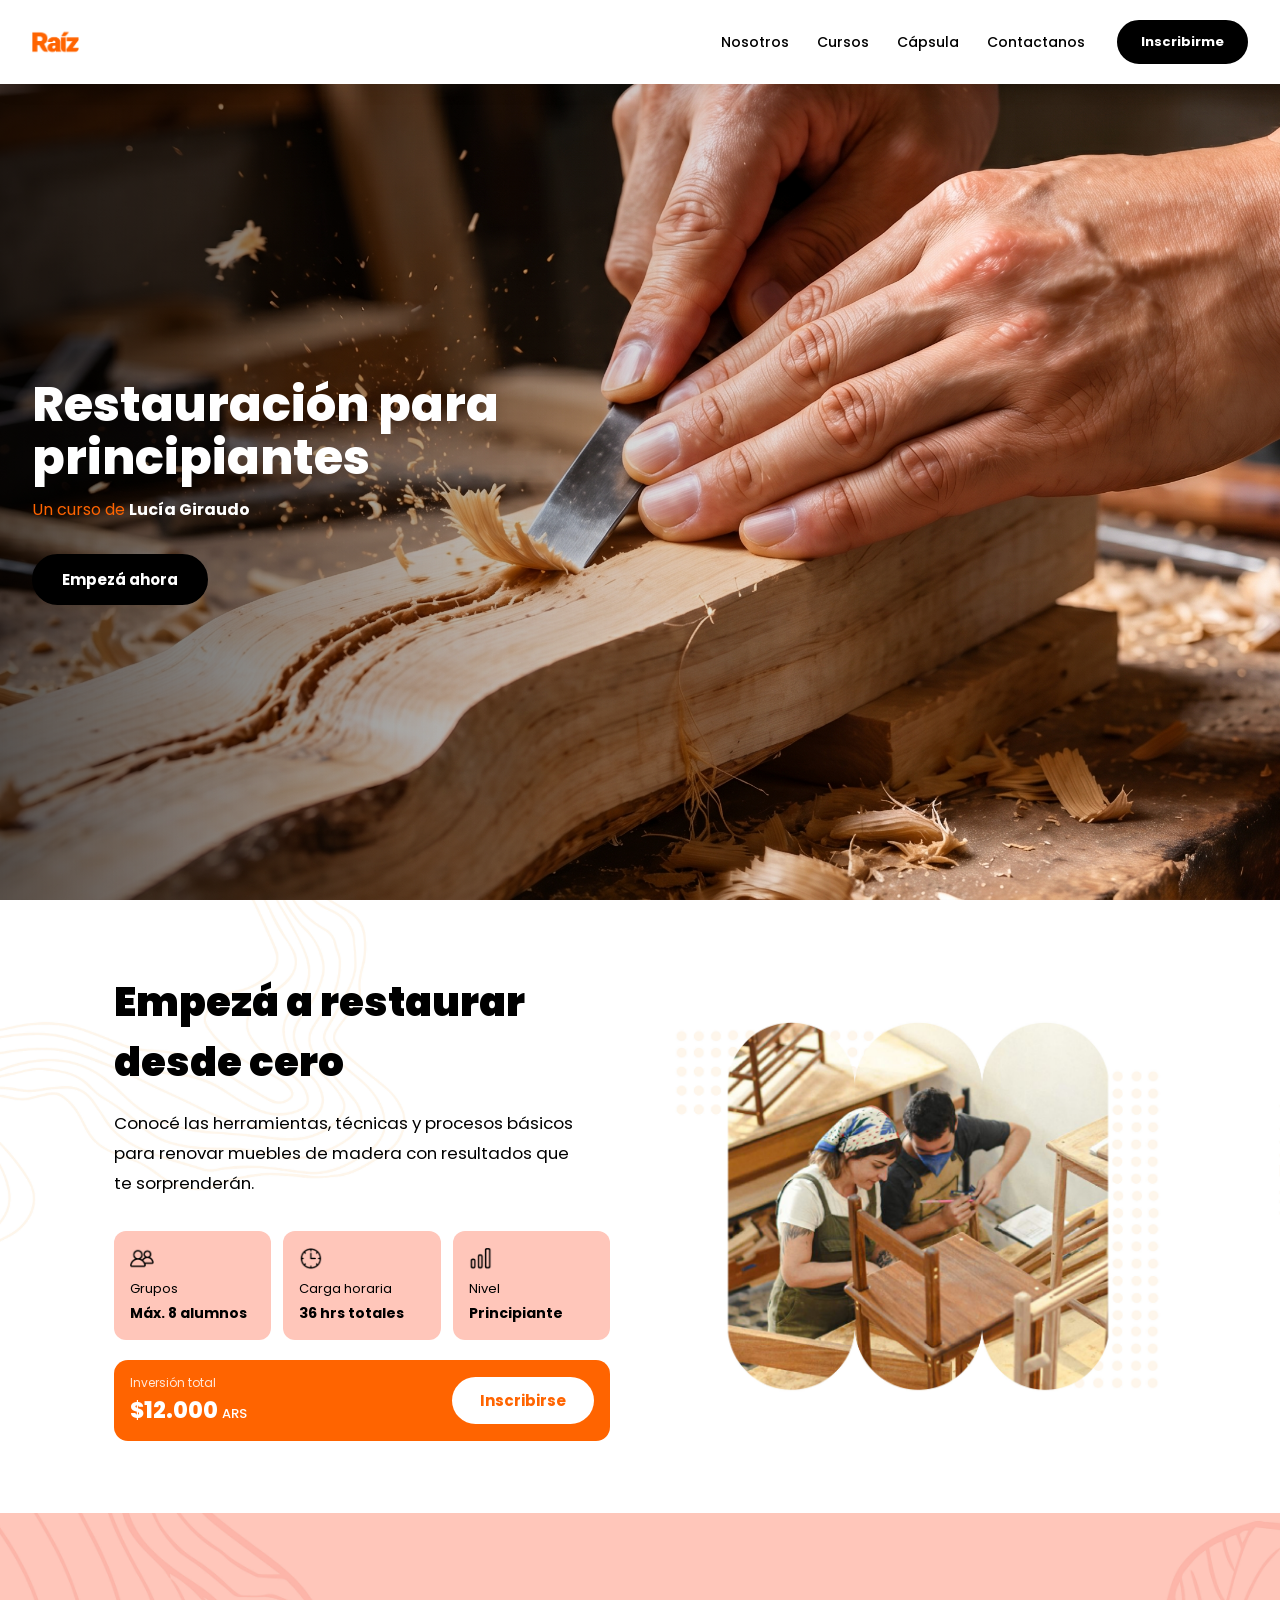
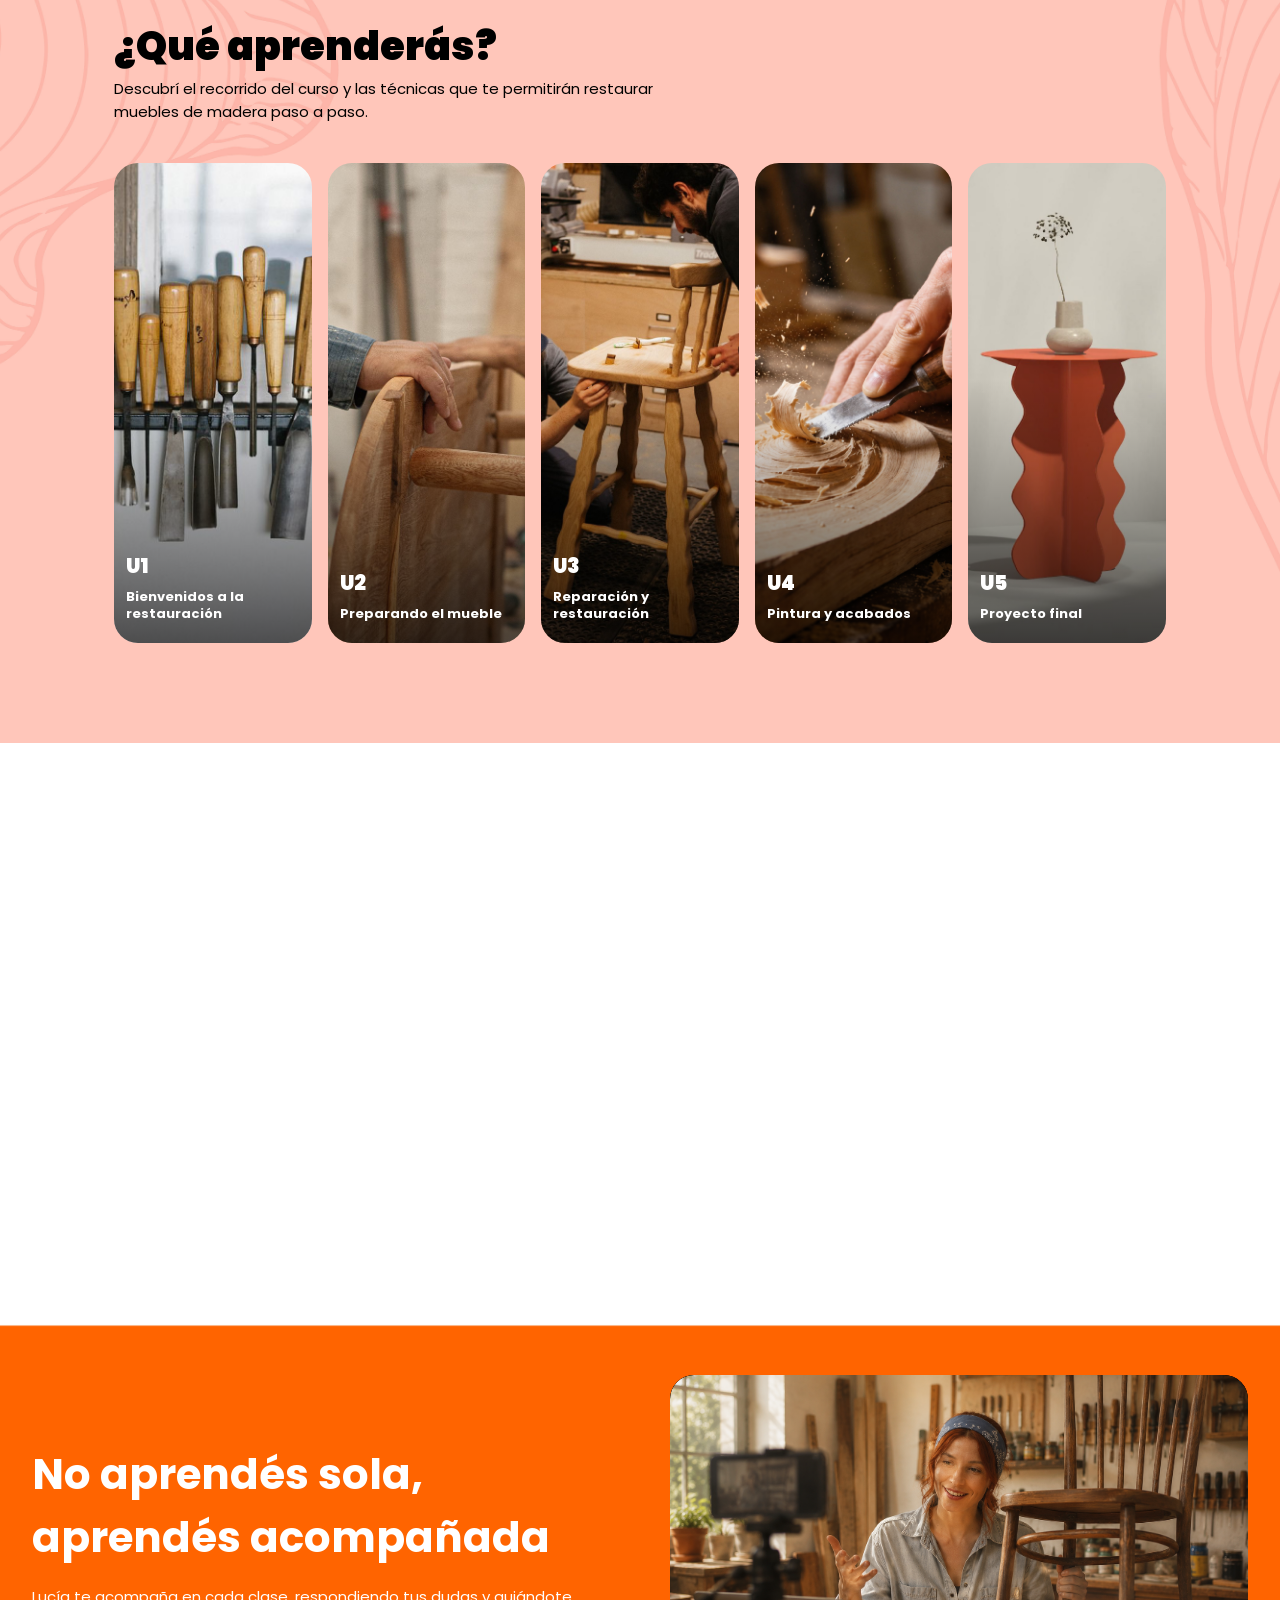
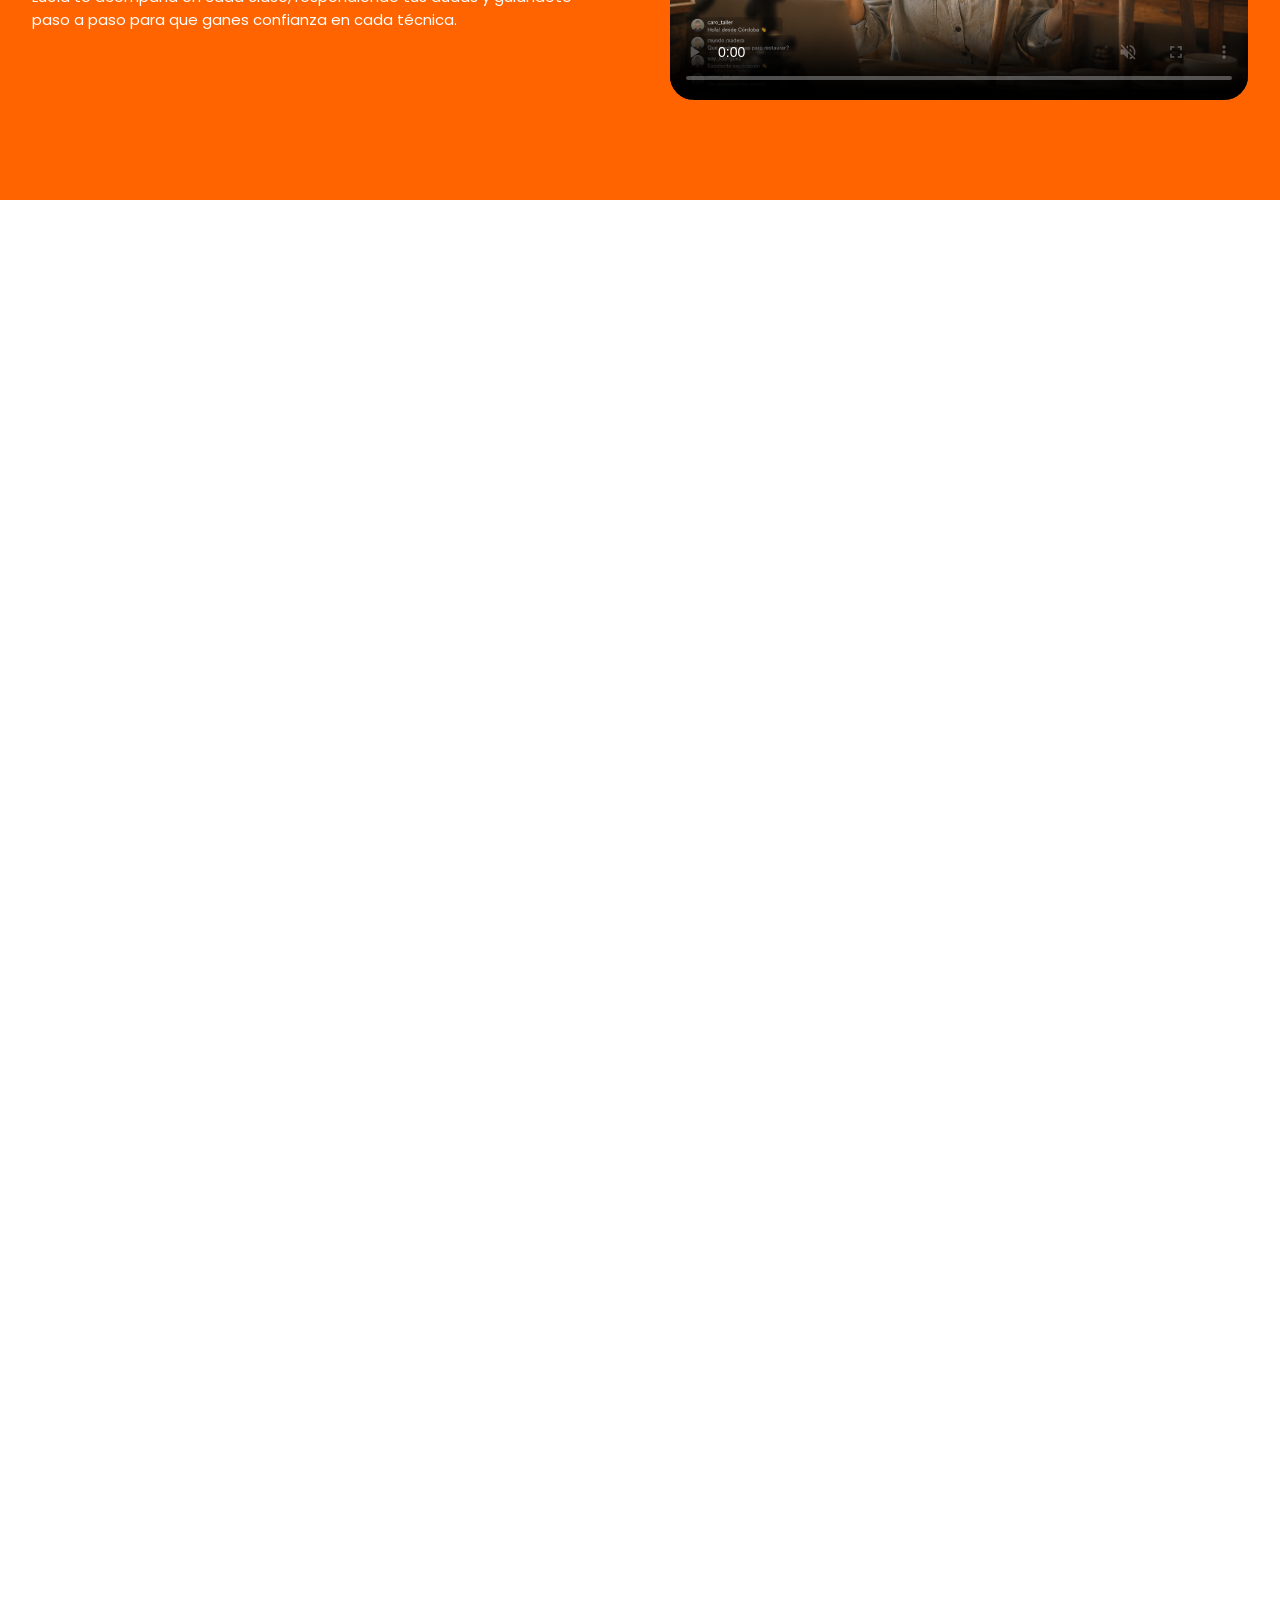
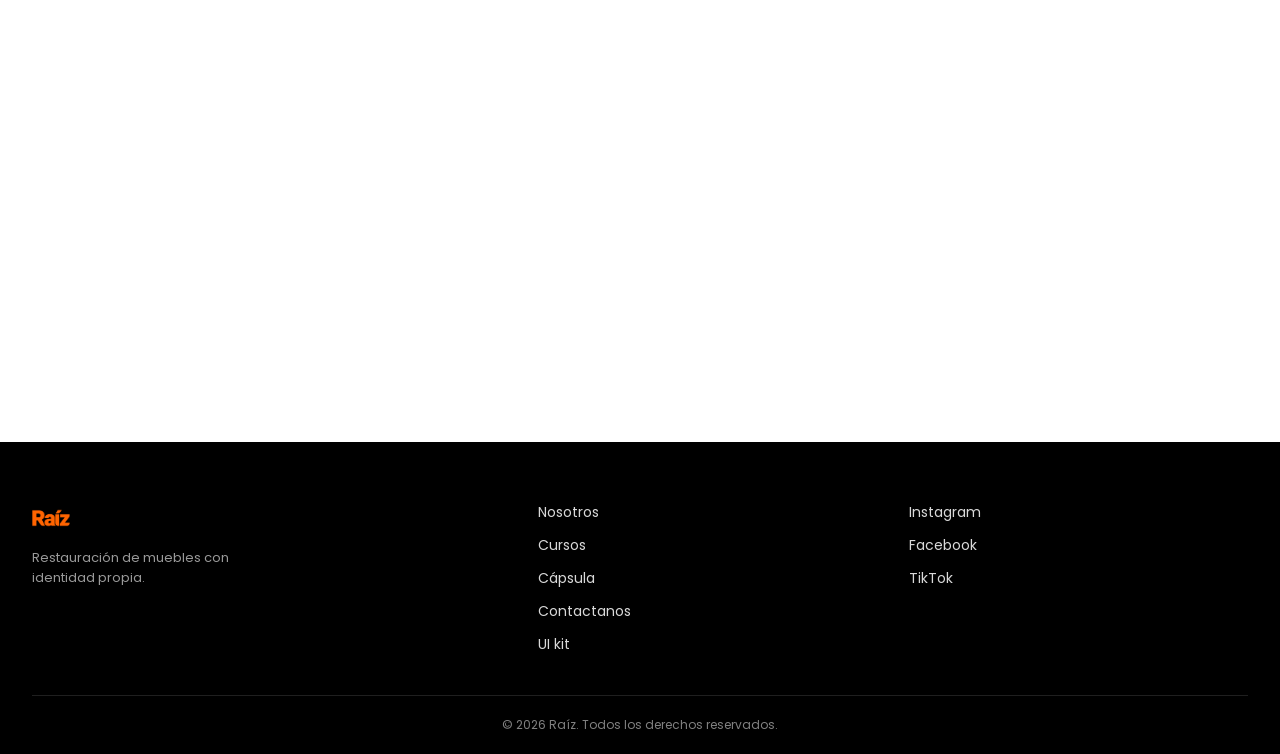
==== commit 89c29c27: "Add files via upload" ====
--- a/curso-principiantes.html
+++ b/curso-principiantes.html
@@ -47,7 +47,7 @@
   <a href="#inscribirse" class="btn btn--primary mobile-menu__cta">Inscribirme</a>
 </div>
 
-
+<section class="tu-seccion" id="tu-seccion" data-scroll-anim></section>
 
 <!-- ========== HERO ========== -->
   <section class="curso-hero" style="--bg-desktop: url('assets/fondos/hero.jpeg'); --bg-mobile: url('assets/fondos/heromobil-41.jpg');">
@@ -68,7 +68,7 @@
   </section>
 
 <!-- ========== DESCRIPCIÓN ========== -->
-<section class="curso-desc" style="--bg-desktop: url('assets/fondos/nosotros-63.jpg'); --bg-mobile: url('assets/fondos/nuev-66.jpg');">
+<section class="curso-desc" data-scroll-anim style="--bg-desktop: url('assets/fondos/nosotros-63.jpg'); --bg-mobile: url('assets/fondos/nuev-66.jpg');">
   <div class="curso-desc__inner">
     <div class="curso-desc__texto">
       <h2 class="curso-desc__title">Empezá a restaurar desde cero</h2>
@@ -113,7 +113,7 @@
 
  <!-- ============ CONTENIDOS ============ -->
 <!-- REEMPLAZAR: imagen de fondo de la sección -->
-<section class="curso-contenidos" id="contenidos" style="--bg-desktop: url('assets/fondos/aprend-28.jpg'); --bg-mobile: url('assets/fondos/mobil-45.jpg');">
+<section class="curso-contenidos" id="contenidos" data-scroll-anim style="--bg-desktop: url('assets/fondos/aprend-28.jpg'); --bg-mobile: url('assets/fondos/mobil-45.jpg');">
   <div class="curso-contenidos__inner">
     <span class="contenidos__label"></span>
 <h2 class="section-title">¿Qué aprenderás?</h2>
@@ -215,7 +215,7 @@
 
 <!-- ============ APRENDÉ CON LUCÍA ============ -->
 <!-- REEMPLAZAR: imagen de fondo (desktop y mobile) -->
-<section class="docente" id="docente" style="--bg-desktop: url('assets/fondos/lucia-39.jpg'); --bg-mobile: url('assets/docente-fondo-mobile.jpg');">
+<section class="docente" id="docente" data-scroll-anim style="--bg-desktop: url('assets/fondos/lucia-39.jpg'); --bg-mobile: url('assets/docente-fondo-mobile.jpg');">
   <div class="docente__inner">
 
     <div class="docente__image-wrap">
@@ -278,7 +278,7 @@
 </section>
 
 <!-- ========== TESTIMONIOS ========== -->
-<section class="curso-testimonios">
+<section class="curso-testimonios" data-scroll-anim>
   <div class="curso-testimonios__inner">
     <h2 class="section-title">Muebles renovados,
 historias que continúan</h2>
@@ -329,7 +329,7 @@
 </section>
 
   <!-- ========== FAQ ========== -->
-  <section class="faq" id="faq" style="--bg-desktop: url('assets/fondos/'); --bg-mobile: url('assets/fondos/');">
+  <section class="faq" id="faq" data-scroll-anim style="--bg-desktop: url('assets/fondos/'); --bg-mobile: url('assets/fondos/');">
     <div class="faq__inner">
 
       <div class="faq__image-wrap">
@@ -426,7 +426,7 @@
 
   <!-- ========== CTA FINAL ========== -->
 <!-- REEMPLAZAR: imagen de fondo de la sección -->
-<section class="curso-cta-final" style="--bg-desktop: url('assets/fondos/contact-42.jpg'); --bg-mobile: url('assets/fondos/final-47.jpg');">
+<section class="curso-cta-final" data-scroll-anim style="--bg-desktop: url('assets/fondos/contact-42.jpg'); --bg-mobile: url('assets/fondos/final-47.jpg');">
   <div class="curso-cta-final__inner">
     <h2>¿Lista para empezar?</h2>
     <p>Inscribite hoy y comenzá tu camino en la restauración de muebles.</p>
